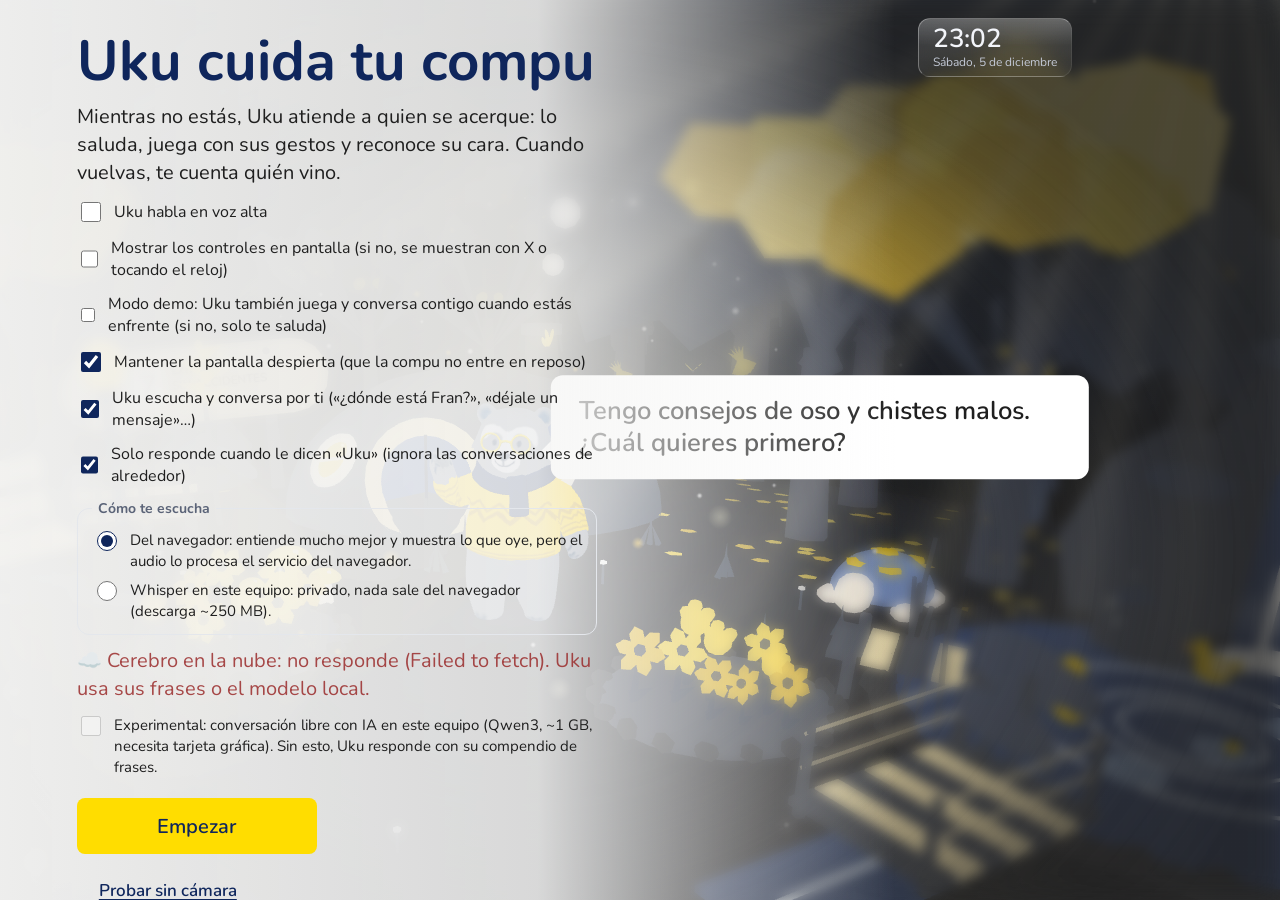
==== index.html @ 1638800e "Uku, el asistente de Fran, traído de franciscombp/fin sin nada del banco Se copia solo el asistente " ====
<!doctype html>
<html lang="es" data-theme="light">
<head>
  <meta charset="utf-8">
  <meta name="viewport" content="width=device-width, initial-scale=1">
  <title>Uku · asistente de Fran</title>
  <meta name="build" content="__BUILD__">
  <meta name="description" content="Uku es el asistente de Fran. Cuando Fran deja su computadora, Uku atiende por la webcam a quien se acerque, lo reconoce y luego le cuenta a Fran quién vino.">
  <link rel="icon" type="image/svg+xml" href="./icono.svg">
  <link rel="preconnect" href="https://fonts.googleapis.com">
  <link rel="preconnect" href="https://fonts.gstatic.com" crossorigin>
  <link rel="stylesheet" href="https://fonts.googleapis.com/css2?family=Nunito:wght@400;500;600;700&display=swap">
  <link rel="stylesheet" href="./mimo.css?v=__BUILD__">
</head>
<body class="solo-uku">
  <!-- La escena 3D (Uku y su claro) y, encima, los efectos de las reacciones -->
  <div id="escena" class="mimo-escena" aria-hidden="true"></div>
  <!-- Bordes que se funden con el cielo, como un sueño -->
  <div class="mimo-brillo" aria-hidden="true"></div>
  <div class="mimo-rayos" aria-hidden="true"></div>
  <div class="mimo-sueno" aria-hidden="true"></div>
  <canvas id="efectos" class="mimo-efectos" aria-hidden="true"></canvas>

  <!-- Lo que dice Uku -->
  <div id="globo" class="mimo-globo" role="status" aria-live="polite"><p id="globo-t"></p><span class="mimo-globo__puntos" aria-label="Uku está pensando"><i></i><i></i><i></i></span></div>
  <!-- Lo que Uku escuchó (para saber que te entendió) -->
  <p id="oido" class="mimo-oido" aria-live="polite"></p>

  <!-- Arriba: marca, estado y accesos para quien opera -->
  <header class="mimo-top">
    <p id="estado" class="mimo-estado">Despertando a Uku…</p>
    <span id="mic" class="mimo-mic" hidden title="Uku te escucha">🎙️ Te escucho</span>
    <span id="despierto" class="mimo-mic mimo-despierto" hidden>☀️ Pantalla despierta</span>
    <button type="button" id="modo" class="mp-btn mimo-modo" aria-pressed="false">🛡️ Modo guardián</button>
    <div class="mimo-reloj" id="reloj" role="button" tabindex="0" aria-label="Hora y clima. Mostrar u ocultar los controles" title="Mostrar u ocultar los controles (X)">
      <b id="reloj-h" class="mr-hora">--:--</b>
      <span id="reloj-f" class="mr-fecha"></span>
      <span id="reloj-c" class="mr-clima" hidden></span>
    </div>
    <div class="mimo-acciones">
      <button type="button" id="btn-visitas" class="mp-btn mimo-visitas" aria-label="Quién vino" title="Quién vino (P)">👤 <span>Quién vino</span> <b class="mimo-visitas__n"></b></button>
      <button type="button" id="btn-ayuda" class="mp-btn mp-btn--icono" aria-label="Ayuda y atajos" title="Ayuda (H)">?</button>
    </div>
  </header>

  <!-- A la izquierda: cómo va la descarga de la IA -->
  <aside class="mimo-lateral">
    <section id="descargas" class="mimo-tarjeta mimo-descargas" hidden aria-labelledby="descargas-t">
      <header class="mimo-tarjeta__head"><h2 id="descargas-t">La IA de Uku</h2><button type="button" class="mp-btn mp-btn--icono" data-cerrar aria-label="Ocultar" title="Ocultar (A)">✕</button></header>
      <ul class="md-lista" aria-live="polite"></ul>
      <p class="mimo-tarjeta__nota">Se descarga una vez y queda en la caché del navegador. Todo corre en este equipo.</p>
    </section>
  </aside>

  <!-- Tu imagen en espejo (para que sepas que Uku te ve) -->
  <div id="camara" class="mimo-camara">
    <video id="video" playsinline muted></video>
    <canvas id="marcas"></canvas>
  </div>

  <!-- Qué puedes hacer: se resalta el gesto que Uku acaba de ver -->
  <ul id="pistas" class="mimo-pistas" aria-label="Gestos">
    <li data-g="saludo chao">👋 <span>Saluda</span></li>
    <li data-g="like">👍 <span>Me gusta</span></li>
    <li data-g="ok">👌 <span>OK</span></li>
    <li data-g="globos">✌️ <span>Globos</span></li>
    <li data-g="corazon">🫶 <span>Corazón</span></li>
    <li data-g="tip">☝️ <span>Un consejo</span></li>
    <li data-g="jardin">✊ <span>Jardín</span></li>
    <li data-g="sol">🙌 <span>Sale el sol</span></li>
    <li data-g="fiesta">🤟 <span>Fiesta</span></li>
    <li data-g="fuegos">👍👍 <span>Fuegos</span></li>
    <li data-g="lluvia">👎👎 <span>Lluvia</span></li>
  </ul>

  <!-- Inicio: hace falta un toque para la cámara, la pantalla completa y la voz -->
  <section id="inicio" class="mimo-inicio" aria-labelledby="inicio-t">
    <div class="mimo-inicio__card">
      <h1 id="inicio-t">Uku cuida tu compu</h1>
      <p>Mientras no estás, Uku atiende a quien se acerque: lo saluda, juega con sus gestos y reconoce su cara. Cuando vuelvas, te cuenta quién vino.</p>
      <label class="mp-check"><input type="checkbox" id="opt-voz"> Uku habla en voz alta</label>
      <label class="mp-check" title="Por defecto quedan solo Uku, su globo, el reloj y el clima"><input type="checkbox" id="opt-hud"> Mostrar los controles en pantalla (si no, se muestran con X o tocando el reloj)</label>
      <label class="mp-check" title="Con el modo demo apagado (guardián), cuando estás frente a Uku solo te saluda y sigue en lo suyo"><input type="checkbox" id="opt-demo"> Modo demo: Uku también juega y conversa contigo cuando estás enfrente (si no, solo te saluda)</label>
      <label class="mp-check" title="Evita que la computadora apague la pantalla o entre en reposo mientras Uku cuida"><input type="checkbox" id="opt-despierto" checked> Mantener la pantalla despierta (que la compu no entre en reposo)</label>
      <label class="mp-check"><input type="checkbox" id="opt-mic" checked> Uku escucha y conversa por ti («¿dónde está Fran?», «déjale un mensaje»…)</label>
      <label class="mp-check" title="Para oficinas con ruido: ignora lo que no empiece por «Uku». Después de responderte, te sigue escuchando 25 s sin que repitas su nombre"><input type="checkbox" id="opt-llamada" checked> Solo responde cuando le dicen «Uku» (ignora las conversaciones de alrededor)</label>
      <fieldset class="mimo-inicio__oido" id="opt-oido">
        <legend>Cómo te escucha</legend>
        <label class="mp-check" id="opt-navegador-l"><input type="radio" name="oido" value="navegador" checked> Del navegador: entiende mucho mejor y muestra lo que oye, pero el audio lo procesa el servicio del navegador.</label>
        <label class="mp-check"><input type="radio" name="oido" value="whisper"> Whisper en este equipo: privado, nada sale del navegador (descarga ~250 MB).</label>
      </fieldset>
      <p class="mp-check mimo-inicio__nube" id="nube-estado">☁️ Cerebro en la nube: comprobando…</p>
      <label class="mp-check" id="opt-mente-l"><input type="checkbox" id="opt-mente"> Experimental: conversación libre con IA en este equipo (Qwen3, ~1 GB, necesita tarjeta gráfica). Sin esto, Uku responde con su compendio de frases.</label>
      <button type="button" id="empezar" class="mp-btn mp-btn--primario">Empezar</button>
      <button type="button" id="sin-camara" class="mp-btn mp-btn--terciario">Probar sin cámara</button>
      <p class="mimo-inicio__nota">La cámara se usa solo en esta pantalla: no se graba video ni se envía nada. De cada persona que se acerca, Uku guarda en este equipo una foto pequeña de la cara y una huella numérica para reconocerla. Se borran desde «Quién vino».</p>
    </div>
  </section>

  <!-- Personas que Uku reconoce -->
  <section id="personas" class="mimo-panel mimo-panel--grande" hidden aria-labelledby="personas-t">
    <header class="mimo-panel__head"><h2 id="personas-t">Quién vino</h2><button type="button" class="mp-btn mp-btn--icono" data-cerrar aria-label="Cerrar">✕</button></header>
    <div class="mp-tabs" role="tablist">
      <button type="button" role="tab" data-tab="visitas">Visitas <b class="mp-n"></b></button>
      <button type="button" role="tab" data-tab="mensajes">Mensajes <b class="mp-n"></b></button>
      <button type="button" role="tab" data-tab="personas">Personas</button>
      <button type="button" role="tab" data-tab="estado">Estado</button>
    </div>
    <div class="mp-cuerpo"></div>
    <p class="mp-nota">Las fotos y las huellas de las caras se guardan solo en este equipo. Nada sale del navegador.</p>
  </section>

  <!-- Ayuda y atajos -->
  <section id="ayuda" class="mimo-panel mimo-panel--ayuda" hidden aria-labelledby="ayuda-t">
    <header class="mimo-panel__head"><h2 id="ayuda-t">Cómo se juega</h2><button type="button" class="mp-btn mp-btn--icono" data-cerrar aria-label="Cerrar">✕</button></header>
    <div class="mp-cols">
      <div>
        <h3>Modo guardián y modo demo</h3>
        <p>En <b>guardián</b> (por defecto) Uku atiende a los demás. Cuando quien está enfrente eres tú (Fran), solo te saluda, te cuenta quién vino y sigue en lo suyo: no reacciona a tus gestos ni te contesta. En <b>demo</b> (botón de arriba o <kbd>N</kbd>) Uku juega y conversa con todos, también contigo.</p>
        <h3>Uku atiende por ti</h3>
        <p>Cuando alguien se acerca, Uku lo reconoce: si lo conoce lo saluda por su nombre; si no, lo anota como visitante. Al volver, Uku te cuenta quién vino y en <kbd>P</kbd> les pones nombre (o los juntas con alguien que ya conoce). Marca «Soy yo» en tu tarjeta para que Uku sepa que eres el dueño.</p>
        <h3>Habla con Uku</h3>
        <p>Uku te escucha (con el reconocimiento del navegador o con Whisper en este equipo) y conversa de lo que sea con un modelo de lenguaje que corre aquí mismo. Sabe lo que eliges en <kbd>P</kbd> › Estado antes de irte («¿dónde está Fran?», «¿cuándo vuelve?») y guarda los mensajes: «déjale un mensaje» o «dile que…».</p>
        <h3>Tareas por voz</h3>
        <p>Empieza con «Uku…»: «Uku, recuérdame en 10 minutos tomar agua», «Uku, pon un post-it que diga comprar pan», «Uku, qué recordatorios tengo», «Uku, borra los post-its».</p>
        <h3>Más gestos</h3>
        <ul>
          <li>🖕 El dedo del medio: Uku responde con humor (¡no tiene dedos!).</li>
          <li>🤘 Rock · 🤙 Shaka (playa) · 🤏 Un poquito · 3 o 4 dedos quietos.</li>
          <li>✋ Palma quieta: choca esos cinco · 👏 Aplaude · 🙏 Manos juntas.</li>
          <li>😝 Saca la lengua · 😘 Beso · 😉 Guiño · 🥱 Bostezo · 😮 Sorpresa · 😊 Sonríe un buen rato.</li>
          <li>Mueve la cabeza: sí (arriba y abajo) o no (de lado a lado).</li>
          <li>🙏 Manos juntas: Uku suma un día al cartel de «días sin accidentes» (tecla <kbd>B</kbd>).</li>
          <li>❌ Cruza los brazos: hubo un accidente, el cartel vuelve a cero (tecla <kbd>0</kbd>). También con la voz: «un día más», «hubo un accidente», «pon el cartel en 15».</li>
          <li>Levanta una mano, como en clase.</li>
          <li>Di «jugamos» (o tecla <kbd>G</kbd>) y juegas piedra, papel o tijera con la mano.</li>
        </ul>
        <h3>Con el cuerpo</h3>
        <ul>
          <li>👋 Saluda moviendo la mano abierta.</li>
          <li>👍 Me gusta · 👍👍 fuegos artificiales y noche.</li>
          <li>👎 No me gusta · 👎👎 lluvia.</li>
          <li>✌️ Globos · ✌️✌️ confeti · 🤟 fiesta.</li>
          <li>👌 OK · 🫶 corazón con las dos manos.</li>
          <li>☝️ Un consejo de oso · ✊ crece un jardín.</li>
          <li>🙌 Los dos brazos arriba: sale el sol.</li>
        </ul>
        <h3>Palabras de juego</h3>
        <p>"fiesta", "lluvia", "noche", "jardín", "globos", "un consejo".</p>
      </div>
      <div>
        <h3>Teclado (para quien opera)</h3>
        <ul class="mp-teclas">
          <li><kbd>F</kbd> pantalla completa · <kbd>P</kbd> quién vino · <kbd>D</kbd> depurar · <kbd>C</kbd> cámara</li>
          <li><kbd>X</kbd> mostrar u ocultar los controles (por defecto ocultos: quedan el globo de Uku, el reloj y el clima; también tocando el reloj) · <kbd>M</kbd> voz · <kbd>V</kbd> oído (micrófono) · <kbd>A</kbd> descargas de la IA · <kbd>G</kbd> jugar · <kbd>Z</kbd> travesura al azar · <kbd>S</kbd> pantalla despierta · <kbd>N</kbd> modo guardián / demo · <kbd>H</kbd> esta ayuda</li>
          <li><kbd>←</kbd> <kbd>↑</kbd> <kbd>→</kbd> <kbd>↓</kbd> manejar a Uku por su claro (al soltar, sigue paseando)</li>
          <li><kbd>1</kbd>–<kbd>6</kbd> día, atardecer, noche, lluvia, fiesta, jardín</li>
          <li><kbd>Q</kbd> 👍 · <kbd>W</kbd> ✌️ · <kbd>E</kbd> 🫶 · <kbd>R</kbd> 👌 · <kbd>Y</kbd> 👋 · <kbd>U</kbd> 🙌</li>
          <li><kbd>I</kbd> ✊ · <kbd>O</kbd> 🤟 · <kbd>J</kbd> fuegos · <kbd>K</kbd> lluvia · <kbd>L</kbd> confeti · <kbd>T</kbd> consejo</li>
        </ul>
      </div>
    </div>
  </section>

  <script src="./assets/clima.js?v=__BUILD__"></script>
  <script type="module" src="./mimo.js?v=__BUILD__"></script>
</body>
</html>
---- mimo.css ----
/* Uku: pantalla completa de escritorio. Tamaños grandes porque se lee a
   1–3 m de la pantalla. Radios: botones 8, contenedores 12, paneles 16.
   Sin sombras. */
*, *::before, *::after { box-sizing: border-box; }
:root {
  --fuente: 'Nunito', -apple-system, 'Segoe UI', Roboto, sans-serif;
  --radio-sm: 8px; --radio-md: 12px; --radio-lg: 16px;
  --texto: #1f1f1f; --texto-2: #5b6478; --texto-fuerte: #0f265c;
  --acento: #ffdd00; --acento-hover: #f5d400; --foco: #2c4f9e;
  --superficie: #f2f3f5; --error-fondo: #fdecec; --error-texto: #b3261e;
}
html, body { margin: 0; height: 100%; overflow: hidden; background: #f6f6f5; }
body {
  font-family: var(--fuente);
  color: var(--texto);
  -webkit-font-smoothing: antialiased;
}
body.sin-cursor, body.sin-cursor * { cursor: none !important; }

.mimo-escena, .mimo-efectos { position: fixed; inset: 0; width: 100%; height: 100%; }
.mimo-escena canvas { position: relative; z-index: 1; display: block; width: 100%; height: 100%; }
/* El cielo va detrás del lienzo de bosque3d (transparente); cambia de color suave entre entornos */
@property --cielo0 { syntax: '<color>'; inherits: true; initial-value: #c9d3e6; }
@property --cielo1 { syntax: '<color>'; inherits: true; initial-value: #f6f6f5; }
body { transition: --cielo0 1.5s ease, --cielo1 1.5s ease; }
.mimo-escena { background: linear-gradient(180deg, var(--cielo0) 0%, var(--cielo1) 62%); }
.mimo-estrellas, .mimo-luces { position: absolute; inset: 0; pointer-events: none; opacity: 0; transition: opacity 1.5s ease; }
.mimo-estrellas.is-on, .mimo-luces.is-on { opacity: 1; }
.mimo-estrellas {
  background-image:
    radial-gradient(1.6px 1.6px at 12% 18%, #fff 50%, transparent 52%), radial-gradient(1.4px 1.4px at 27% 9%, #ffe680 50%, transparent 52%),
    radial-gradient(1.8px 1.8px at 41% 22%, #fff 50%, transparent 52%), radial-gradient(1.2px 1.2px at 58% 12%, #fff 50%, transparent 52%),
    radial-gradient(1.6px 1.6px at 69% 27%, #ffe680 50%, transparent 52%), radial-gradient(1.4px 1.4px at 83% 15%, #fff 50%, transparent 52%),
    radial-gradient(1.2px 1.2px at 92% 31%, #fff 50%, transparent 52%), radial-gradient(1.4px 1.4px at 6% 34%, #fff 50%, transparent 52%),
    radial-gradient(1.2px 1.2px at 35% 33%, #fff 50%, transparent 52%), radial-gradient(1.6px 1.6px at 50% 5%, #ffe680 50%, transparent 52%);
  animation: titilar 4s ease-in-out infinite alternate;
}
@keyframes titilar { to { filter: brightness(.6); } }
/* Fiesta: manchas de luz amarilla que se mueven sobre el mundo */
.mimo-luces { z-index: 2; mix-blend-mode: screen;
  background: radial-gradient(28vmax 22vmax at 20% 70%, rgb(255 221 0 / .22), transparent 70%), radial-gradient(24vmax 18vmax at 78% 60%, rgb(255 230 128 / .2), transparent 70%);
  background-size: 200% 200%; animation: luces 6s ease-in-out infinite alternate; }
@keyframes luces { from { background-position: 0% 0%; } to { background-position: 100% 60%; } }
/* De noche la página pasa a tema oscuro (bosque3d lo usa para su paleta): la interfaz conserva sus colores claros */
.mimo-globo, .mimo-top, .mimo-pistas, .mimo-panel, .mimo-inicio { color: var(--texto); }
.mimo-efectos { pointer-events: none; z-index: 5; } /* encima de todo menos los paneles: las reacciones se ven sobre el globo y la barra */

/* ---------- Globo de Uku ---------- */
.mimo-globo {
  position: fixed; left: 0; top: 0; z-index: 3; max-width: min(560px, 42vw);
  padding: 20px 28px; border-radius: var(--radio-md);
  background: #ffffff; color: var(--texto);
  opacity: 0; pointer-events: none; transition: opacity .25s ease;
}
.mimo-globo::after { /* colita hacia Uku (abajo a la izquierda) */
  content: ''; position: absolute; left: -10px; bottom: 18px;
  border: 10px solid transparent; border-right-color: #ffffff; border-left: 0;
}
.mimo-globo p { margin: 0; font-size: clamp(22px, 2vw, 34px); line-height: 1.25; font-weight: 600; }
.mimo-globo.is-visible { opacity: 1; animation: globo .35s cubic-bezier(.32, .72, 0, 1); }
@keyframes globo { from { opacity: 0; scale: .92; } }

/* ---------- Barra superior ---------- */
.mimo-top {
  position: fixed; top: 0; left: 0; right: 0; z-index: 4;
  display: flex; align-items: center; gap: 16px; padding: 20px 28px;
}
.mimo-estado {
  margin: 0; padding: 6px 14px; border-radius: var(--radio-sm);
  background: rgb(255 255 255 / .8); font-size: 16px; font-weight: 600;
}
.mimo-estado[data-tipo="ok"]::before { content: ''; display: inline-block; width: 10px; height: 10px; margin-right: 8px; border-radius: 50%; background: #2e9d4a; vertical-align: middle; }
.mimo-estado[data-tipo="error"] { background: var(--error-fondo); color: var(--error-texto); }
.mimo-mic { padding: 6px 12px; border-radius: var(--radio-sm); background: rgb(255 255 255 / .8); font-size: 15px; font-weight: 600; }
.mimo-mic[hidden] { display: none; }
.mimo-acciones { margin-left: auto; display: flex; gap: 8px; opacity: .55; transition: opacity .2s; }
.mimo-acciones:hover { opacity: 1; }

/* ---------- Cámara en espejo ---------- */
.mimo-camara {
  position: fixed; right: 28px; bottom: 112px; z-index: 4; width: 240px; aspect-ratio: 16 / 9;
  border-radius: var(--radio-md); overflow: hidden; background: #1b2a4e;
  opacity: 0; transition: opacity .3s;
}
body.con-camara .mimo-camara { opacity: .92; }
body.sin-pip .mimo-camara { opacity: 0; }
body.debug .mimo-camara { width: 420px; opacity: 1; }
.mimo-camara video, .mimo-camara canvas { position: absolute; inset: 0; width: 100%; height: 100%; object-fit: cover; }
.mimo-camara video { transform: scaleX(-1); }

/* ---------- Pistas de gestos ---------- */
.mimo-pistas {
  position: fixed; left: 50%; bottom: 24px; transform: translateX(-50%); z-index: 4;
  display: flex; flex-wrap: wrap; justify-content: center; gap: 8px; width: max-content; max-width: calc(100vw - 48px);
  margin: 0; padding: 0; list-style: none;
}
.mimo-pistas li {
  display: flex; align-items: center; gap: 6px; padding: 8px 14px; border-radius: var(--radio-sm);
  background: rgb(255 255 255 / .82); font-size: 22px; line-height: 1;
  transition: background-color .3s, transform .3s cubic-bezier(.32, .72, 0, 1);
}
.mimo-pistas li span { font-size: 15px; font-weight: 600; }
.mimo-pistas li.is-on { animation: pista 1.6s cubic-bezier(.32, .72, 0, 1); }
@keyframes pista { 0%, 60% { background: #ffdd00; transform: translateY(-6px) scale(1.08); } }
body:not(.hay-alguien) .mimo-pistas { opacity: .75; }

/* ---------- Botones ---------- */
.mp-btn {
  display: inline-flex; align-items: center; justify-content: center; gap: 8px; min-height: 48px; padding: 0 22px;
  border: 0; border-radius: var(--radio-sm); font: inherit; font-size: 17px; font-weight: 600; cursor: pointer;
}
.mp-btn--primario { background: var(--acento); color: var(--texto-fuerte); }
.mp-btn--primario:hover { background: var(--acento-hover); }
.mp-btn--primario:disabled { opacity: .55; cursor: default; }
.mp-btn--terciario { background: transparent; color: var(--texto-fuerte); text-decoration: underline; text-underline-offset: 3px; }
.mp-btn--icono { width: 44px; min-height: 44px; padding: 0; background: rgb(255 255 255 / .85); font-size: 20px; }
.mp-btn:focus-visible { outline: 3px solid var(--foco); outline-offset: 2px; }

/* ---------- Inicio ---------- */
.mimo-inicio {
  position: fixed; inset: 0; z-index: 10; display: flex; padding: 0 6vw; overflow-y: auto;
  background: linear-gradient(90deg, rgb(246 246 245 / .96) 0%, rgb(246 246 245 / .86) 42%, rgb(246 246 245 / 0) 70%);
  transition: opacity .5s ease;
}
.mimo-inicio.is-oculto { opacity: 0; pointer-events: none; }
.mimo-inicio__card { display: flex; flex-direction: column; align-items: flex-start; gap: 12px; max-width: 520px; margin: auto 0; padding: 28px 0; } /* margin auto: centrada si cabe, con scroll si no */
.mimo-inicio h1 { margin: 4px 0 0; font-size: clamp(40px, 4.4vw, 64px); line-height: 1.05; font-weight: 700; color: var(--texto-fuerte); }
.mimo-inicio p { margin: 0; font-size: 20px; line-height: 1.4; }
.mimo-inicio .mp-btn--primario { min-width: 240px; min-height: 56px; font-size: 20px; margin-top: 8px; }
.mimo-inicio__nota { font-size: 14px !important; line-height: 1.45 !important; color: var(--texto-2); }
.mp-check { display: flex; align-items: center; gap: 10px; font-size: 16px; cursor: pointer; }
.mp-check input { width: 20px; height: 20px; accent-color: #0f265c; }
body:not(.lista) .mimo-inicio .mp-btn--primario { opacity: .6; }

/* ---------- Paneles (personas, ayuda) ---------- */
.mimo-panel {
  position: fixed; top: 84px; right: 28px; z-index: 6; width: min(440px, calc(100vw - 56px)); max-height: calc(100vh - 120px); overflow: auto;
  display: flex; flex-direction: column; gap: 14px; padding: 24px; border-radius: var(--radio-lg); background: #ffffff;
}
.mimo-panel[hidden] { display: none; }
.mimo-panel--ayuda { left: 50%; right: auto; transform: translateX(-50%); width: min(980px, calc(100vw - 56px)); }
.mimo-panel__head { display: flex; align-items: center; justify-content: space-between; }
.mimo-panel h2 { margin: 0; font-size: 26px; }
.mimo-panel h3 { margin: 12px 0 6px; font-size: 18px; }
.mimo-panel p, .mimo-panel li { margin: 0; font-size: 16px; line-height: 1.5; }
.mimo-panel ul { margin: 0; padding-left: 20px; display: flex; flex-direction: column; gap: 4px; }
.mimo-panel .mp-btn--icono { background: var(--superficie); }
.mp-cols { display: grid; grid-template-columns: 1fr 1fr; gap: 32px; }
.mp-teclas { list-style: none; padding: 0 !important; }
kbd { display: inline-block; min-width: 26px; padding: 2px 6px; border-radius: 6px; background: #eef0f4; font: 600 14px/20px ui-monospace, monospace; text-align: center; }
.mp-form { display: flex; gap: 8px; }
.mp-form input { flex: 1; min-height: 48px; padding: 0 14px; border: 1px solid #c8ced8; border-radius: var(--radio-sm); font: inherit; font-size: 17px; }
.mp-msj { min-height: 24px; font-weight: 600; }
.mp-lista { display: flex; flex-direction: column; gap: 6px; }
.mp-fila { display: flex; align-items: center; justify-content: space-between; padding: 6px 6px 6px 14px; border-radius: var(--radio-md); background: var(--superficie); font-size: 17px; font-weight: 600; }
.mp-vacio, .mp-nota { color: var(--texto-2); font-size: 14px !important; }

@media (prefers-reduced-motion: reduce) { .mimo-globo.is-visible, .mimo-pistas li.is-on { animation: none; } }

/* Entornos oscuros: logo blanco y textos claros sobre el cielo */

/* Sueño: los bordes se desenfocan y se funden con el color del cielo (--sueno lo pone la escena) */
.mimo-sueno {
  position: fixed; inset: 0; z-index: 1; pointer-events: none;
  /* El foco es Uku (--ux, --uy los pone mimo.js cada cuadro): alrededor, el mundo se desenfoca y se funde con el cielo */
  background: radial-gradient(ellipse 52vw 58vh at var(--ux, 40%) var(--uy, 56%), transparent 40%, color-mix(in srgb, var(--sueno, #f6f6f5) 55%, transparent) 100%);
  -webkit-backdrop-filter: blur(6px); backdrop-filter: blur(6px);
  -webkit-mask-image: radial-gradient(ellipse 40vw 46vh at var(--ux, 40%) var(--uy, 56%), transparent 30%, #000 92%);
  mask-image: radial-gradient(ellipse 40vw 46vh at var(--ux, 40%) var(--uy, 56%), transparent 30%, #000 92%);
  transition: background .8s ease;
}
/* Una segunda capa, más borrosa, solo en el borde: la profundidad de campo de una lente abierta */
.mimo-sueno::after {
  content: ''; position: absolute; inset: 0;
  -webkit-backdrop-filter: blur(14px); backdrop-filter: blur(14px);
  -webkit-mask-image: radial-gradient(ellipse 62vw 68vh at var(--ux, 40%) var(--uy, 56%), transparent 55%, #000 100%);
  mask-image: radial-gradient(ellipse 62vw 68vh at var(--ux, 40%) var(--uy, 56%), transparent 55%, #000 100%);
}
/* Brillo cálido: luz que entra por arriba a la derecha y un velo suave que lo pasteliza todo */
.mimo-brillo {
  position: fixed; inset: 0; z-index: 1; pointer-events: none; mix-blend-mode: soft-light;
  background: radial-gradient(60vmax 50vmax at 92% -8%, rgb(255 226 140 / .8), transparent 70%), radial-gradient(50vmax 40vmax at 8% 105%, rgb(255 200 170 / .4), transparent 70%);
}
/* Rayos de luz entre los árboles: abanico que se mece muy despacio */
.mimo-rayos {
  position: fixed; inset: -10%; z-index: 1; pointer-events: none; mix-blend-mode: screen; opacity: .4; filter: blur(5px);
  background: repeating-conic-gradient(from 188deg at 88% -6%, transparent 0deg, rgb(255 240 190 / .3) 2.4deg, transparent 6deg, transparent 11deg);
  -webkit-mask-image: linear-gradient(200deg, #000 0%, transparent 72%); mask-image: linear-gradient(200deg, #000 0%, transparent 72%);
  animation: rayos 18s ease-in-out infinite alternate;
}
@keyframes rayos { from { transform: rotate(-1.6deg) scale(1.02); opacity: .28; } to { transform: rotate(1.8deg) scale(1.05); opacity: .46; } }
html[data-theme="dark"] .mimo-brillo { background: radial-gradient(60vmax 50vmax at 92% -8%, rgb(255 224 140 / .35), transparent 70%), rgb(40 50 90 / .18); }
html[data-theme="dark"] .mimo-rayos { opacity: .22; }
@media (prefers-reduced-motion: reduce) { .mimo-rayos { animation: none; } }
body.solo-uku .mimo-brillo, body.solo-uku .mimo-rayos { opacity: 1; }


/* X: solo Uku. Se esconde toda la interfaz; quedan la escena, las reacciones y el globo de Uku */
/* HUD oculto (por defecto): se van la barra, las pistas y la cámara; quedan el globo de Uku, el reloj y el clima.
   Los paneles (Quién vino, ayuda) siguen apareciendo cuando se abren, y el estado aparece si hay un error. */
body.solo-uku .mimo-top > :not(.mimo-reloj), body.solo-uku .mimo-pistas, body.solo-uku .mimo-camara { opacity: 0 !important; pointer-events: none !important; }
body.solo-uku .mimo-top > .mimo-estado[data-tipo="error"] { opacity: 1 !important; }
.mimo-top, .mimo-pistas { transition: opacity .4s ease; }

/* ---------- Quién vino ---------- */
.mimo-visitas { min-height: 44px; padding: 0 14px; background: rgb(255 255 255 / .85); font-size: 15px; }
.mimo-visitas__n:empty { display: none; }
.mimo-visitas__n { min-width: 22px; height: 22px; padding: 0 6px; border-radius: 11px; background: #ffdd00; color: #0f265c; font-size: 13px; line-height: 22px; text-align: center; }
.mimo-visitas.is-nuevo { opacity: 1; }
.mimo-acciones:has(.is-nuevo) { opacity: 1; }
.mimo-panel--grande { left: 50%; right: auto; transform: translateX(-50%); width: min(880px, calc(100vw - 56px)); }
.mp-tabs { display: flex; gap: 8px; }
.mp-tabs button { min-height: 40px; padding: 0 16px; border: 0; border-radius: var(--radio-sm); background: #f2f3f5; font: inherit; font-size: 16px; font-weight: 600; color: #1f1f1f; cursor: pointer; }
.mp-tabs button[aria-selected="true"] { background: #0f265c; color: #ffffff; }
.mp-n:empty { display: none; }
.mp-n { margin-left: 4px; padding: 0 7px; border-radius: 10px; background: #ffdd00; color: #0f265c; font-size: 13px; }
.mp-cuerpo { display: flex; flex-direction: column; gap: 8px; }
.mp-foto { flex: 0 0 auto; width: 64px; height: 64px; border-radius: var(--radio-md); object-fit: cover; background: #e4e7ec; }
.mp-foto--vacia { display: grid; place-items: center; font-size: 24px; font-weight: 700; color: #8b93a5; }
.mp-visita { display: flex; flex-wrap: wrap; align-items: center; gap: 12px 14px; padding: 10px; border-radius: var(--radio-md); background: #f6f7f9; }
.mp-visita.is-nueva { background: #fff8d6; }
.mp-visita__txt { flex: 1; min-width: 160px; display: flex; flex-direction: column; gap: 2px; }
.mp-visita__txt b { font-size: 17px; }
.mp-visita__txt small, .mp-persona small { font-size: 14px; color: #5b6478; }
.mp-chip { padding: 2px 10px; border-radius: var(--radio-sm); background: #ffdd00; color: #0f265c; font-size: 13px; font-weight: 700; }
.mp-nombrar { display: flex; flex-wrap: wrap; gap: 6px; width: 100%; padding-left: 78px; }
.mp-nombrar input, .mp-nombrar select { min-height: 40px; padding: 0 12px; border: 1px solid #c8ced8; border-radius: var(--radio-sm); font: inherit; font-size: 16px; background: #fff; }
.mp-nombrar input { flex: 1; min-width: 140px; }
.mp-btn--secundario { min-height: 40px; padding: 0 16px; background: #e8ebf1; color: #0f265c; font-size: 16px; }
.mp-btn--mini { min-height: 32px; padding: 0 10px; background: #e8ebf1; color: #0f265c; font-size: 14px; }
.mp-btn--peligro { color: #b3261e; }
.mp-personas { display: grid; grid-template-columns: repeat(auto-fill, minmax(190px, 1fr)); gap: 10px; }
.mp-persona { display: flex; flex-direction: column; align-items: flex-start; gap: 6px; padding: 12px; border-radius: var(--radio-md); background: #f6f7f9; }
.mp-persona.is-dueno { background: #fff8d6; }
.mp-persona b { font-size: 17px; }
.mp-persona .mp-nombrar { padding-left: 0; }
.mp-persona__acciones { display: flex; flex-wrap: wrap; gap: 6px; }
.mp-presentar { display: flex; flex-direction: column; gap: 8px; padding-bottom: 8px; border-bottom: 1px solid #e4e7ec; }
.mp-sub { margin: 0; font-size: 15px; color: #5b6478; }
.mp-pie { display: flex; justify-content: flex-end; }

/* ---------- Oído ---------- */
.mimo-oido {
  position: fixed; left: 50%; bottom: 84px; z-index: 4; max-width: min(720px, 80vw); margin: 0;
  transform: translateX(-50%); padding: 8px 16px; border-radius: var(--radio-sm);
  background: rgb(15 38 92 / .78); color: #fff; font-size: 18px; font-style: italic; text-align: center;
  opacity: 0; transition: opacity .3s ease; pointer-events: none;
}
.mimo-oido.is-visible { opacity: 1; }
.mimo-mic { position: relative; overflow: hidden; }
.mimo-mic::after { /* nivel del micrófono */
  content: ''; position: absolute; left: 0; bottom: 0; height: 3px; width: calc(var(--nivel, 0) * 100%);
  background: #ffdd00; transition: width .1s linear;
}
body.solo-uku .mimo-oido { opacity: 0 !important; }

/* ---------- Panel: estado y mensajes ---------- */
.mp-estados { display: flex; flex-wrap: wrap; gap: 8px; }
.mp-estado { min-height: 44px; padding: 0 16px; border: 1px solid #c8ced8; border-radius: var(--radio-sm); background: #fff; font: inherit; font-size: 16px; color: #1f1f1f; cursor: pointer; }
.mp-estado[aria-checked="true"] { border-color: #0f265c; background: #0f265c; color: #fff; }
.mp-campo { display: flex; flex-direction: column; gap: 4px; font-size: 14px; font-weight: 600; color: #5b6478; }
.mp-campo[hidden] { display: none; }
.mp-campo input { min-height: 44px; padding: 0 12px; border: 1px solid #c8ced8; border-radius: var(--radio-sm); font: inherit; font-size: 16px; color: #1f1f1f; }
.mp-previa { margin: 4px 0 0; padding: 12px 14px; border-radius: var(--radio-md); background: #fff8d6; font-size: 16px; }
.mp-mensaje b { font-weight: 600; font-style: italic; }

/* ---------- Columna izquierda: descargas ---------- */
.mimo-lateral { position: fixed; top: 84px; left: 28px; z-index: 5; width: min(380px, calc(100vw - 56px)); max-height: calc(100vh - 84px - 96px); overflow: auto; scrollbar-width: none; display: flex; flex-direction: column; gap: 12px; pointer-events: none; }
.mimo-tarjeta { pointer-events: auto; display: flex; flex-direction: column; gap: 10px; padding: 16px 18px; border-radius: var(--radio-md); background: rgb(255 255 255 / .94); color: #1f1f1f; }
.mimo-tarjeta[hidden] { display: none; }
.mimo-tarjeta__head { display: flex; align-items: center; justify-content: space-between; gap: 8px; }
.mimo-tarjeta h2 { margin: 0; font-size: 18px; color: #0f265c; }
.mimo-tarjeta .mp-btn--icono { width: 32px; min-height: 32px; font-size: 15px; background: #f2f3f5; }
.mimo-tarjeta__nota { margin: 0; font-size: 13px; line-height: 1.4; color: #5b6478; }
.md-lista { margin: 0; padding: 0; list-style: none; display: flex; flex-direction: column; gap: 10px; }
.md-item { display: flex; flex-direction: column; gap: 4px; }
.md-fila { display: flex; justify-content: space-between; gap: 8px; font-size: 15px; }
.md-fila span { font-variant-numeric: tabular-nums; color: #5b6478; }
.md-item.is-listo .md-fila span { color: #2e7d3e; font-weight: 600; }
.md-item.is-error .md-fila span { color: #b3261e; font-weight: 600; }
.md-item small { font-size: 13px; color: #5b6478; }
.md-barra { position: relative; height: 6px; border-radius: 3px; background: #e4e7ec; overflow: hidden; }
.md-barra i { position: absolute; inset: 0 auto 0 0; background: #ffdd00; border-radius: 3px; transition: width .2s linear; }
.md-item.is-listo .md-barra i { background: #2e9d4a; }
.md-item.is-error .md-barra i { width: 100% !important; background: #e8a39e; }
.md-barra.is-indefinida i { width: 35% !important; animation: indefinida 1.2s ease-in-out infinite; }
@keyframes indefinida { from { transform: translateX(-100%); } to { transform: translateX(290%); } }

/* ---------- Inicio: cómo escucha y conversa ---------- */
.mimo-inicio__oido { display: flex; flex-direction: column; gap: 8px; margin: 0; padding: 12px 14px; border: 1px solid #e4e7ec; border-radius: var(--radio-md); }
.mimo-inicio__oido legend { padding: 0 6px; font-size: 14px; font-weight: 700; color: #5b6478; }
.mimo-inicio__oido .mp-check, #opt-mente-l { align-items: flex-start; font-size: 15px; line-height: 1.4; }
.mimo-inicio__oido .mp-check input, #opt-mente-l input { flex: 0 0 auto; margin-top: 1px; }
.mimo-inicio__oido[hidden], .mp-check[hidden] { display: none; }
/* Mientras escuchas y mientras Uku piensa: tres puntos que saltan (como en un chat) */
.mimo-globo__puntos { display: none; gap: 8px; align-items: center; height: 34px; padding: 0 4px; }
.mimo-globo__puntos i { width: 12px; height: 12px; border-radius: 50%; background: #0f265c; opacity: .35; animation: punto 1.1s ease-in-out infinite; }
.mimo-globo__puntos i:nth-child(2) { animation-delay: .15s; }
.mimo-globo__puntos i:nth-child(3) { animation-delay: .3s; }
@keyframes punto { 0%, 60%, 100% { transform: translateY(0); opacity: .35; } 30% { transform: translateY(-8px); opacity: 1; } }
.mimo-globo.is-pensando .mimo-globo__puntos { display: flex; }
.mimo-globo.is-pensando p { display: none; }
/* Mientras el modelo escribe: el texto crece con un cursor que titila */
.mimo-globo.is-escribiendo p::after { content: ''; display: inline-block; width: 3px; height: .9em; margin-left: 4px; background: #0f265c; vertical-align: -2px; animation: titilar .5s ease-in-out infinite alternate; }
/* Lo que el navegador va oyendo, mientras hablas */
.mimo-oido.is-parcial { opacity: .75; }

/* ---------- Pantalla despierta y movimientos de la escena ---------- */
.mimo-despierto[data-tipo="error"] { background: var(--error-fondo); color: var(--error-texto); }
.mimo-despierto { font-size: 14px; }
.mimo-despierto::after { display: none; }
body.solo-uku .mimo-despierto { opacity: 0 !important; }
/* El lienzo de Uku se sacude, salta, baila o cabecea según la reacción */
.mimo-escena.fx-tiembla canvas { animation: fxTiembla .85s ease-in-out; }
.mimo-escena.fx-salto canvas { animation: fxSalto .75s cubic-bezier(.3, 1.6, .5, 1); }
.mimo-escena.fx-baile canvas { animation: fxBaile .65s ease-in-out 4; transform-origin: 50% 80%; }
.mimo-escena.fx-cabeceo canvas { animation: fxCabeceo .3s ease-in-out 6; transform-origin: 50% 70%; }
@keyframes fxTiembla { 0%, 100% { transform: translateX(0); } 12% { transform: translateX(-14px); } 28% { transform: translateX(12px); } 44% { transform: translateX(-10px); } 60% { transform: translateX(8px); } 76% { transform: translateX(-4px); } }
@keyframes fxSalto { 0%, 100% { transform: translateY(0) scale(1); } 35% { transform: translateY(-34px) scale(1.02); } 70% { transform: translateY(0) scale(.99, 1.01); } }
@keyframes fxBaile { 0%, 100% { transform: rotate(0); } 25% { transform: rotate(-2.4deg) translateY(-8px); } 75% { transform: rotate(2.4deg) translateY(-8px); } }
@keyframes fxCabeceo { 0%, 100% { transform: translateY(0); } 50% { transform: translateY(14px) rotate(1deg); } }
@media (prefers-reduced-motion: reduce) { .mimo-escena[class*="fx-"] canvas { animation: none; } }

/* ---------- Modo guardián / demo ---------- */
.mimo-modo { min-height: 36px; padding: 0 12px; font-size: 14px; background: rgb(255 255 255 / .85); color: #0f265c; }
.mimo-modo[aria-pressed="true"] { background: #ffdd00; }
body.solo-uku .mimo-modo { opacity: 0 !important; }

/* ---------- Reloj y clima ---------- */
.mimo-reloj { margin-left: auto; display: grid; grid-template-columns: auto auto; grid-template-areas: "hora clima" "fecha fecha"; align-items: center; justify-items: end; gap: 0 12px; padding: 6px 14px; border-radius: var(--radio-md); background: rgb(255 255 255 / .8); color: #0f265c; }
.mr-hora { grid-area: hora; font-size: 30px; line-height: 1.1; font-weight: 700; font-variant-numeric: tabular-nums; }
.mr-hora i { font-style: normal; }
.mr-clima { grid-area: clima; font-size: 18px; font-weight: 600; white-space: nowrap; }
.mr-clima[hidden] { display: none; }
.mr-fecha { grid-area: fecha; font-size: 13px; color: #5b6478; }
.mimo-reloj + .mimo-acciones { margin-left: 8px; }
@media (max-width: 1100px) { .mr-fecha { display: none; } }
/* La barra de arriba no parte sus etiquetas en dos líneas: el estado se recorta con puntos suspensivos si falta espacio */
.mimo-top > *, .mimo-mic, .mimo-modo { white-space: nowrap; }
.mimo-estado { min-width: 0; max-width: 24vw; overflow: hidden; text-overflow: ellipsis; }

/* ---------- HUD de vidrio (Liquid Glass) ----------
   Sobrio: vidrio translúcido que desenfoca y satura lo de atrás, con un borde de luz arriba y a la
   izquierda y un brillo suave en la parte de arriba. Sin sombras. Radios: 8 botones, 12 contenedores, 16 hojas.
   De día el vidrio es claro con texto azul oscuro; de noche, ahumado con texto claro. */
:root {
  --vidrio: linear-gradient(180deg, rgb(255 255 255 / .46), rgb(255 255 255 / .2));
  --vidrio-brillo: linear-gradient(180deg, rgb(255 255 255 / .38), rgb(255 255 255 / 0) 46%);
  --vidrio-filtro: blur(22px) saturate(175%);
  --vidrio-borde: rgb(255 255 255 / .7); --vidrio-borde-bajo: rgb(255 255 255 / .2);
  --vidrio-texto: #1d2740; --vidrio-texto-2: #5b6478;
  /* las hojas y tarjetas con mucho texto llevan un vidrio más lechoso, claro siempre */
  --vidrio-hoja: linear-gradient(180deg, rgb(255 255 255 / .84), rgb(255 255 255 / .7));
}
html[data-theme="dark"] {
  --vidrio: linear-gradient(180deg, rgb(255 255 255 / .16), rgb(255 255 255 / .05));
  --vidrio-brillo: linear-gradient(180deg, rgb(255 255 255 / .16), rgb(255 255 255 / 0) 46%);
  --vidrio-borde: rgb(255 255 255 / .32); --vidrio-borde-bajo: rgb(255 255 255 / .08);
  --vidrio-texto: #f3f5fa; --vidrio-texto-2: #c3c9d6;
}
.mimo-estado, .mimo-mic, .mimo-modo, .mimo-reloj, .mimo-top .mp-btn, .mimo-pistas li, .mimo-camara, .mimo-oido {
  background: var(--vidrio-brillo), var(--vidrio);
  -webkit-backdrop-filter: var(--vidrio-filtro); backdrop-filter: var(--vidrio-filtro);
  border: 1px solid var(--vidrio-borde); border-right-color: var(--vidrio-borde-bajo); border-bottom-color: var(--vidrio-borde-bajo);
  color: var(--vidrio-texto); box-shadow: none;
}
.mimo-tarjeta, .mimo-panel {
  background: var(--vidrio-brillo), var(--vidrio-hoja);
  -webkit-backdrop-filter: blur(28px) saturate(170%); backdrop-filter: blur(28px) saturate(170%);
  border: 1px solid rgb(255 255 255 / .75); border-right-color: rgb(255 255 255 / .3); border-bottom-color: rgb(255 255 255 / .3); box-shadow: none;
}
/* Más pequeño y callado: textos de 14 px, peso medio, radios de la regla */
.mimo-top { gap: 10px; padding: 18px 24px; }
.mimo-estado, .mimo-mic, .mimo-modo { min-height: 34px; display: inline-flex; align-items: center; padding: 0 12px; border-radius: var(--radio-md); font-size: 14px; font-weight: 500; }
.mimo-top .mp-btn { min-height: 36px; border-radius: var(--radio-sm); font-size: 14px; font-weight: 500; }
.mimo-top .mp-btn--icono { width: 36px; font-size: 16px; }
.mimo-acciones { opacity: .8; }
.mimo-modo[aria-pressed="true"] { background: var(--vidrio-brillo), linear-gradient(180deg, rgb(255 221 0 / .42), rgb(255 221 0 / .22)); }
.mimo-reloj { padding: 6px 14px; border-radius: var(--radio-md); cursor: pointer; }
.mr-hora { font-size: 26px; font-weight: 600; letter-spacing: -.01em; color: var(--vidrio-texto); }
.mr-clima { font-size: 15px; font-weight: 500; color: var(--vidrio-texto); }
.mr-fecha { font-size: 12px; color: var(--vidrio-texto-2); }
.mimo-reloj:focus-visible { outline: 2px solid var(--vidrio-borde); outline-offset: 2px; }
.mimo-pistas { gap: 6px; }
.mimo-pistas li { padding: 6px 10px; border-radius: var(--radio-md); font-size: 17px; }
.mimo-pistas li span { font-size: 13px; font-weight: 500; color: var(--vidrio-texto); }
.mimo-pistas li.is-on { background: var(--vidrio-brillo), linear-gradient(180deg, rgb(255 221 0 / .55), rgb(255 221 0 / .3)); }
.mimo-camara { border-radius: var(--radio-md); }
.mimo-oido { background: var(--vidrio-brillo), linear-gradient(180deg, rgb(15 38 92 / .5), rgb(15 38 92 / .36)); color: #fff; border-radius: var(--radio-md); font-size: 16px; }
.mimo-tarjeta { border-radius: var(--radio-md); }
.mimo-panel { border-radius: var(--radio-lg); }
@supports not ((backdrop-filter: blur(1px)) or (-webkit-backdrop-filter: blur(1px))) {
  .mimo-estado, .mimo-mic, .mimo-modo, .mimo-reloj, .mimo-top .mp-btn, .mimo-pistas li { background: rgb(255 255 255 / .88); }
}

/* Post-its virtuales (tareas.js): tira arriba a la derecha, sin sombras */
.mimo-muro { position: fixed; top: 64px; right: 14px; z-index: 30; display: flex; flex-direction: column; gap: 10px; max-width: 200px; pointer-events: auto; }
.mimo-muro[hidden] { display: none; }
.mimo-postit { position: relative; padding: 12px 26px 12px 12px; border-radius: 6px; font-size: 14px; line-height: 1.35; color: #1c2430; border: 1px solid rgb(28 36 48 / .14); }
.mimo-postit:nth-child(odd) { transform: rotate(-1.2deg); }
.mimo-postit:nth-child(even) { transform: rotate(1deg); }
.mimo-postit p { margin: 0; overflow-wrap: anywhere; }
.mimo-postit--amarillo { background: #fff1a8; }
.mimo-postit--azul { background: #d7e6f7; }
.mimo-postit--verde { background: #d9f2de; }
.mimo-postit--rosa { background: #f9dcea; }
.mimo-postit--reloj { background: #fff; border-left: 4px solid #0f265c; }
.mimo-postit--reloj small { font-size: 12px; color: #0f265c; }
.mimo-postit__x { position: absolute; top: 4px; right: 6px; border: 0; background: none; font-size: 18px; line-height: 1; color: #1c2430; cursor: pointer; padding: 2px 4px; }
@media (max-width: 600px) { .mimo-muro { top: auto; bottom: 12px; right: 12px; left: 12px; max-width: none; flex-direction: row; overflow-x: auto; } .mimo-postit { min-width: 140px; } }

/* Estado del cerebro en la nube en el inicio */
.mimo-inicio__nube { margin: 6px 0; font-size: 14px; opacity: .85; }
.mimo-inicio__nube[data-tipo="ok"] { color: #1d6b3a; }
.mimo-inicio__nube[data-tipo="error"] { color: #9b2c2c; }
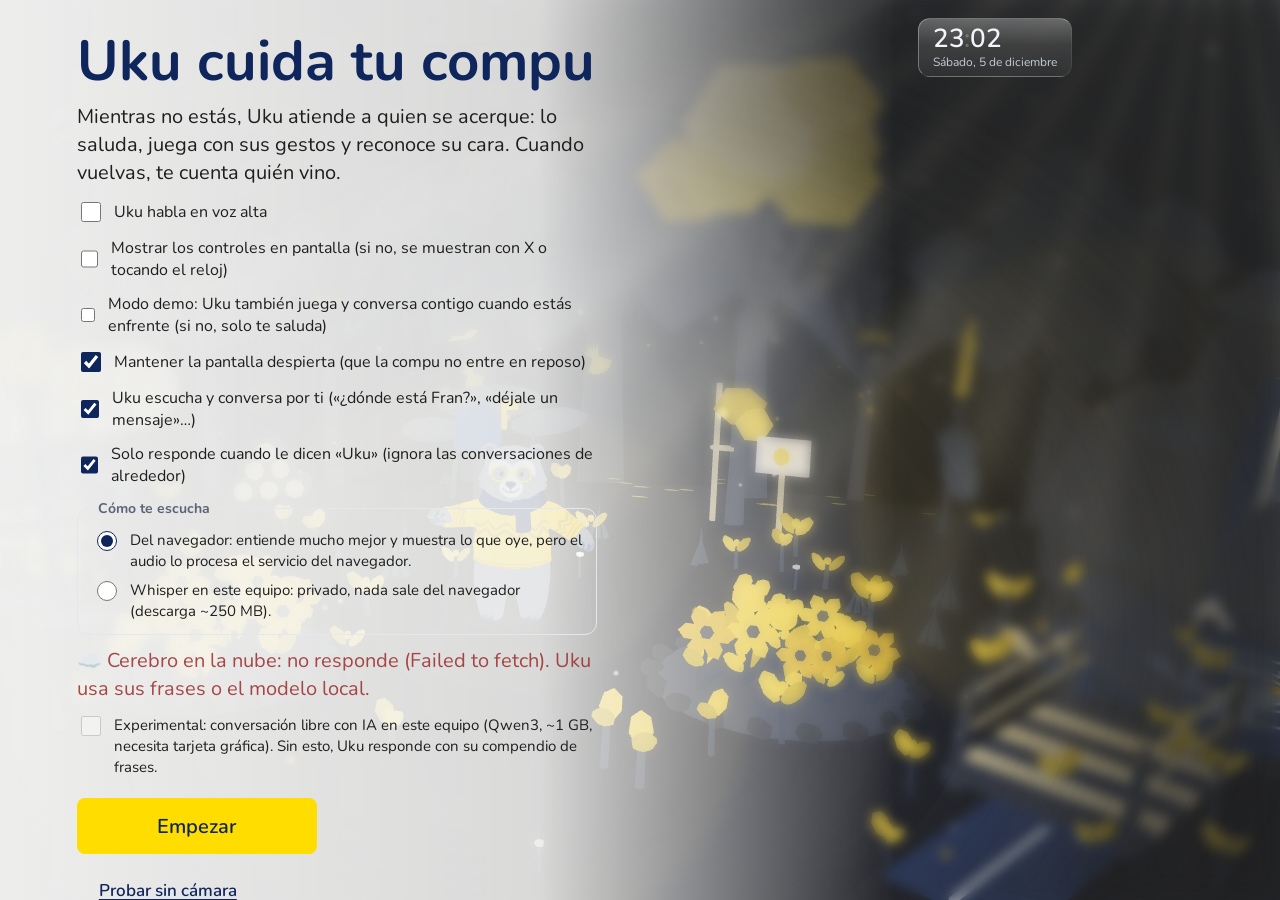
==== commit 6fd109be: "Uku conversa como Tolan: memoria, diario, tono y un claro que crece Benchmark de Tolan (Portola) en " ====
--- a/index.html
+++ b/index.html
@@ -105,6 +105,7 @@
       <button type="button" role="tab" data-tab="mensajes">Mensajes <b class="mp-n"></b></button>
       <button type="button" role="tab" data-tab="personas">Personas</button>
       <button type="button" role="tab" data-tab="estado">Estado</button>
+      <button type="button" role="tab" data-tab="diario">Diario</button>
     </div>
     <div class="mp-cuerpo"></div>
     <p class="mp-nota">Las fotos y las huellas de las caras se guardan solo en este equipo. Nada sale del navegador.</p>
@@ -120,7 +121,9 @@
         <h3>Uku atiende por ti</h3>
         <p>Cuando alguien se acerca, Uku lo reconoce: si lo conoce lo saluda por su nombre; si no, lo anota como visitante. Al volver, Uku te cuenta quién vino y en <kbd>P</kbd> les pones nombre (o los juntas con alguien que ya conoce). Marca «Soy yo» en tu tarjeta para que Uku sepa que eres el dueño.</p>
         <h3>Habla con Uku</h3>
-        <p>Uku te escucha (con el reconocimiento del navegador o con Whisper en este equipo) y conversa de lo que sea con un modelo de lenguaje que corre aquí mismo. Sabe lo que eliges en <kbd>P</kbd> › Estado antes de irte («¿dónde está Fran?», «¿cuándo vuelve?») y guarda los mensajes: «déjale un mensaje» o «dile que…».</p>
+        <p>Uku te escucha (con el reconocimiento del navegador o con Whisper en este equipo) y conversa de lo que sea. Sabe lo que eliges en <kbd>P</kbd> › Estado antes de irte («¿dónde está Fran?», «¿cuándo vuelve?») y guarda los mensajes: «déjale un mensaje» o «dile que…».</p>
+        <h3>Uku te recuerda</h3>
+        <p>Lo que le cuentas de tu vida lo anota (a qué te dedicas, qué tienes esta semana, cómo estás) y después te pregunta cómo te fue. Al despedirte escribe su diario. Todo está en <kbd>P</kbd> › Diario, donde también puedes borrarlo. Su claro crece con lo que conversan: flores, guayacanes, mariposas, el lago…</p>
         <h3>Tareas por voz</h3>
         <p>Empieza con «Uku…»: «Uku, recuérdame en 10 minutos tomar agua», «Uku, pon un post-it que diga comprar pan», «Uku, qué recordatorios tengo», «Uku, borra los post-its».</p>
         <h3>Más gestos</h3>
--- a/mimo.css
+++ b/mimo.css
@@ -153,6 +153,12 @@
 .mp-msj { min-height: 24px; font-weight: 600; }
 .mp-lista { display: flex; flex-direction: column; gap: 6px; }
 .mp-fila { display: flex; align-items: center; justify-content: space-between; padding: 6px 6px 6px 14px; border-radius: var(--radio-md); background: var(--superficie); font-size: 17px; font-weight: 600; }
+.mp-h3 { margin: 10px 0 0; font-size: 16px; font-weight: 700; color: var(--texto-fuerte); }
+.mp-diario b { font-weight: 500; font-style: italic; line-height: 1.4; }
+.mp-hechos { margin: 0; padding: 0; list-style: none; display: flex; flex-direction: column; gap: 6px; }
+.mp-hechos li { display: flex; align-items: center; gap: 10px; padding: 8px 8px 8px 14px; border-radius: var(--radio-md); background: #f6f7f9; font-size: 15px; }
+.mp-hechos li span { flex: 1; }
+.mp-hechos li small { color: var(--texto-2); font-size: 13px; white-space: nowrap; }
 .mp-vacio, .mp-nota { color: var(--texto-2); font-size: 14px !important; }
 
 @media (prefers-reduced-motion: reduce) { .mimo-globo.is-visible, .mimo-pistas li.is-on { animation: none; } }
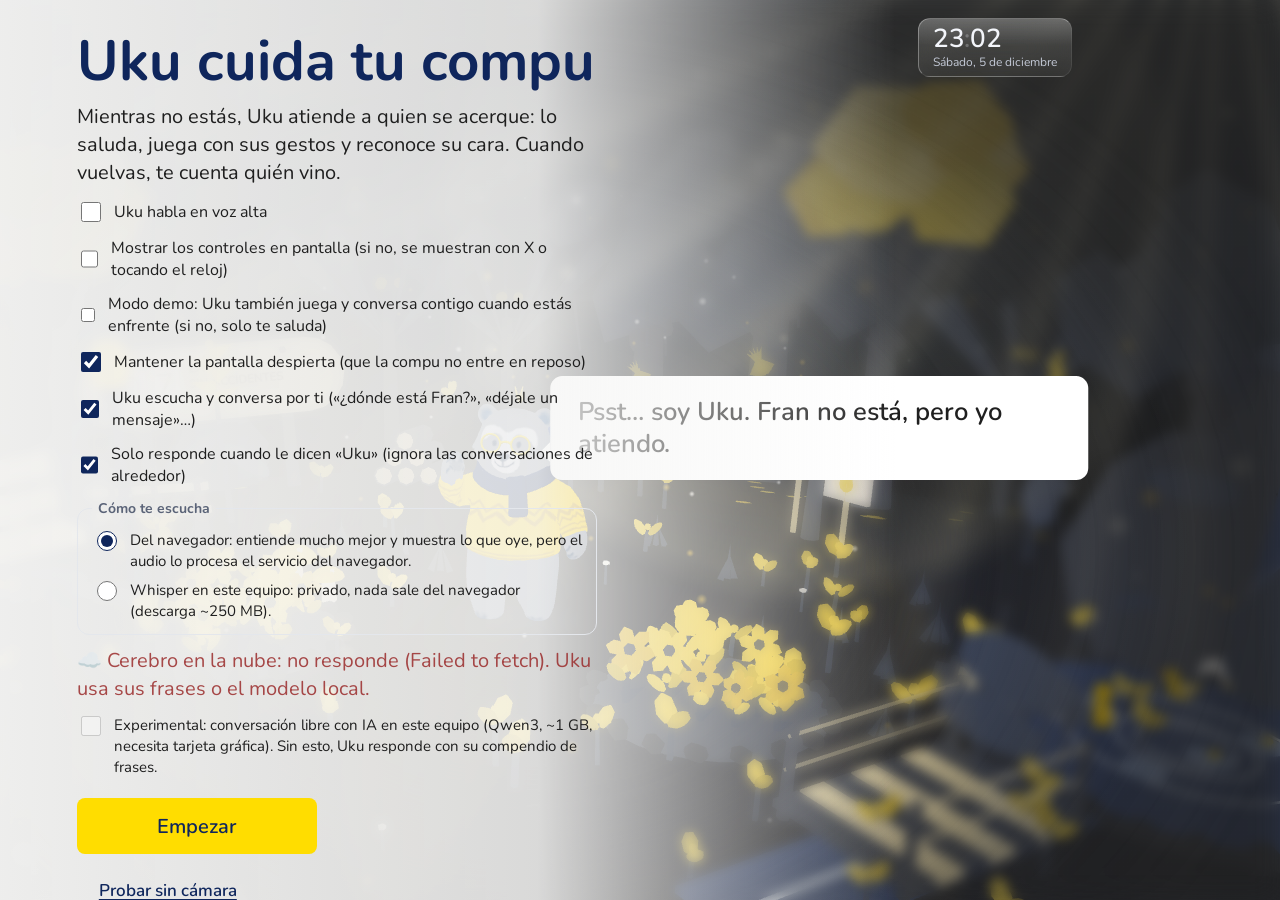
==== commit ac299a25: "El Alien Child de «Her» como benchmark: picardía, «Guíame» y charla a tres - docs/benchmark-tolan.md" ====
--- a/index.html
+++ b/index.html
@@ -137,6 +137,7 @@
           <li>❌ Cruza los brazos: hubo un accidente, el cartel vuelve a cero (tecla <kbd>0</kbd>). También con la voz: «un día más», «hubo un accidente», «pon el cartel en 15».</li>
           <li>Levanta una mano, como en clase.</li>
           <li>Di «jugamos» (o tecla <kbd>G</kbd>) y juegas piedra, papel o tijera con la mano.</li>
+          <li>Di «guíame» (o tecla <kbd>7</kbd>): Uku se pierde en el bosque y lo traes a casa con la voz («izquierda», «derecha», «sigue», «para») o señalando con la mano.</li>
         </ul>
         <h3>Con el cuerpo</h3>
         <ul>
@@ -155,7 +156,7 @@
         <h3>Teclado (para quien opera)</h3>
         <ul class="mp-teclas">
           <li><kbd>F</kbd> pantalla completa · <kbd>P</kbd> quién vino · <kbd>D</kbd> depurar · <kbd>C</kbd> cámara</li>
-          <li><kbd>X</kbd> mostrar u ocultar los controles (por defecto ocultos: quedan el globo de Uku, el reloj y el clima; también tocando el reloj) · <kbd>M</kbd> voz · <kbd>V</kbd> oído (micrófono) · <kbd>A</kbd> descargas de la IA · <kbd>G</kbd> jugar · <kbd>Z</kbd> travesura al azar · <kbd>S</kbd> pantalla despierta · <kbd>N</kbd> modo guardián / demo · <kbd>H</kbd> esta ayuda</li>
+          <li><kbd>X</kbd> mostrar u ocultar los controles (por defecto ocultos: quedan el globo de Uku, el reloj y el clima; también tocando el reloj) · <kbd>M</kbd> voz · <kbd>V</kbd> oído (micrófono) · <kbd>A</kbd> descargas de la IA · <kbd>G</kbd> jugar · <kbd>7</kbd> guíame · <kbd>Z</kbd> travesura al azar · <kbd>S</kbd> pantalla despierta · <kbd>N</kbd> modo guardián / demo · <kbd>H</kbd> esta ayuda</li>
           <li><kbd>←</kbd> <kbd>↑</kbd> <kbd>→</kbd> <kbd>↓</kbd> manejar a Uku por su claro (al soltar, sigue paseando)</li>
           <li><kbd>1</kbd>–<kbd>6</kbd> día, atardecer, noche, lluvia, fiesta, jardín</li>
           <li><kbd>Q</kbd> 👍 · <kbd>W</kbd> ✌️ · <kbd>E</kbd> 🫶 · <kbd>R</kbd> 👌 · <kbd>Y</kbd> 👋 · <kbd>U</kbd> 🙌</li>
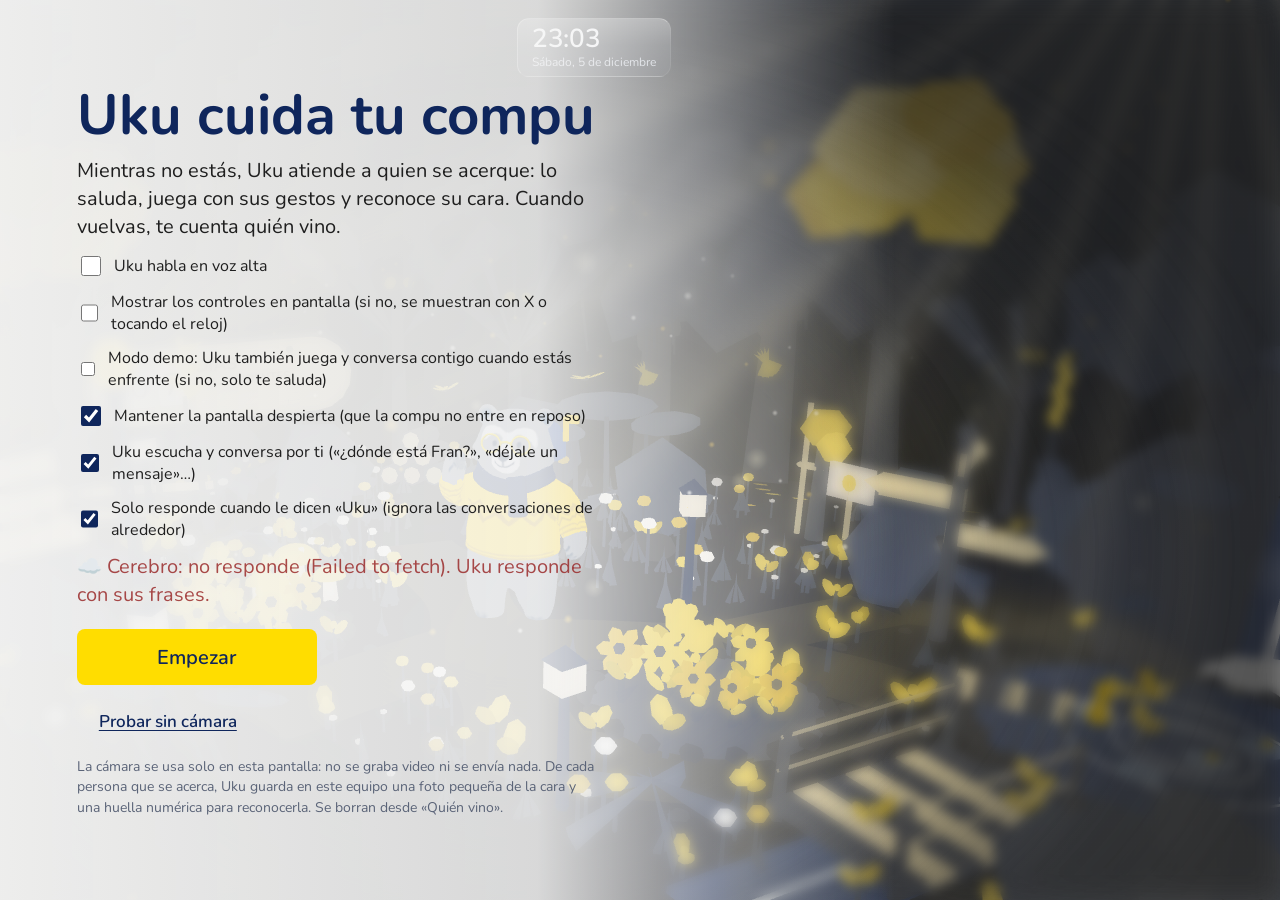
==== commit f00f03d1: "Cámaras y modos: control en tercera persona, vista de pájaro, espejo y depurar; front solo con Groq;" ====
--- a/index.html
+++ b/index.html
@@ -38,6 +38,10 @@
       <span id="reloj-c" class="mr-clima" hidden></span>
     </div>
     <div class="mimo-acciones">
+      <button type="button" id="btn-control" class="mp-btn" aria-pressed="false" title="Modo control: lo manejas en tercera persona con las manos o las flechas (K)">🎮 <span>Control</span></button>
+      <button type="button" id="btn-espejo" class="mp-btn" aria-pressed="false" title="Modo espejo: Uku imita tu cabeza, tus ojos y tus brazos (E)">🪞 <span>Espejo</span></button>
+      <button type="button" id="btn-pajaro" class="mp-btn" aria-pressed="false" title="Vista de pájaro: arrastra para moverte, rueda o pellizco para el zoom (O)">🗺️ <span>Vista</span></button>
+      <button type="button" id="btn-ubicar" class="mp-btn mp-btn--icono" aria-label="Volver a Uku" title="Volver a Uku (la cámara lo sigue)">📍</button>
       <button type="button" id="btn-visitas" class="mp-btn mimo-visitas" aria-label="Quién vino" title="Quién vino (P)">👤 <span>Quién vino</span> <b class="mimo-visitas__n"></b></button>
       <button type="button" id="btn-ayuda" class="mp-btn mp-btn--icono" aria-label="Ayuda y atajos" title="Ayuda (H)">?</button>
     </div>
@@ -56,6 +60,7 @@
   <div id="camara" class="mimo-camara">
     <video id="video" playsinline muted></video>
     <canvas id="marcas"></canvas>
+    <pre id="debug-texto" class="mimo-debug" hidden></pre>
   </div>
 
   <!-- Qué puedes hacer: se resalta el gesto que Uku acaba de ver -->
@@ -84,13 +89,7 @@
       <label class="mp-check" title="Evita que la computadora apague la pantalla o entre en reposo mientras Uku cuida"><input type="checkbox" id="opt-despierto" checked> Mantener la pantalla despierta (que la compu no entre en reposo)</label>
       <label class="mp-check"><input type="checkbox" id="opt-mic" checked> Uku escucha y conversa por ti («¿dónde está Fran?», «déjale un mensaje»…)</label>
       <label class="mp-check" title="Para oficinas con ruido: ignora lo que no empiece por «Uku». Después de responderte, te sigue escuchando 25 s sin que repitas su nombre"><input type="checkbox" id="opt-llamada" checked> Solo responde cuando le dicen «Uku» (ignora las conversaciones de alrededor)</label>
-      <fieldset class="mimo-inicio__oido" id="opt-oido">
-        <legend>Cómo te escucha</legend>
-        <label class="mp-check" id="opt-navegador-l"><input type="radio" name="oido" value="navegador" checked> Del navegador: entiende mucho mejor y muestra lo que oye, pero el audio lo procesa el servicio del navegador.</label>
-        <label class="mp-check"><input type="radio" name="oido" value="whisper"> Whisper en este equipo: privado, nada sale del navegador (descarga ~250 MB).</label>
-      </fieldset>
-      <p class="mp-check mimo-inicio__nube" id="nube-estado">☁️ Cerebro en la nube: comprobando…</p>
-      <label class="mp-check" id="opt-mente-l"><input type="checkbox" id="opt-mente"> Experimental: conversación libre con IA en este equipo (Qwen3, ~1 GB, necesita tarjeta gráfica). Sin esto, Uku responde con su compendio de frases.</label>
+      <p class="mp-check mimo-inicio__nube" id="nube-estado">☁️ Cerebro: comprobando…</p>
       <button type="button" id="empezar" class="mp-btn mp-btn--primario">Empezar</button>
       <button type="button" id="sin-camara" class="mp-btn mp-btn--terciario">Probar sin cámara</button>
       <p class="mimo-inicio__nota">La cámara se usa solo en esta pantalla: no se graba video ni se envía nada. De cada persona que se acerca, Uku guarda en este equipo una foto pequeña de la cara y una huella numérica para reconocerla. Se borran desde «Quién vino».</p>
@@ -126,6 +125,8 @@
         <p>Lo que le cuentas de tu vida lo anota (a qué te dedicas, qué tienes esta semana, cómo estás) y después te pregunta cómo te fue. Al despedirte escribe su diario. Todo está en <kbd>P</kbd> › Diario, donde también puedes borrarlo. Su claro crece con lo que conversan: flores, guayacanes, mariposas, el lago…</p>
         <h3>Tareas por voz</h3>
         <p>Empieza con «Uku…»: «Uku, recuérdame en 10 minutos tomar agua», «Uku, pon un post-it que diga comprar pan», «Uku, qué recordatorios tengo», «Uku, borra los post-its».</p>
+        <h3>Cámara y control</h3>
+        <p><b>🎮 Control</b> (tecla <kbd>K</kbd>): la cámara se pone detrás de Uku y lo manejas tú: con la mano frente a la cámara (arriba = adelante, abajo = atrás, a un lado = gira) o con las flechas. Suelta y sigue en lo suyo. <b>🗺️ Vista</b> (tecla <kbd>O</kbd>): vista de pájaro; arrastra con el mouse o el dedo para moverte por el claro y usa la rueda o el pellizco para acercar o alejar; Uku sigue en sus cosas. <b>📍</b> vuelve a él. <b>🪞 Espejo</b> (tecla <kbd>E</kbd>): Uku imita tu cabeza, tus ojos y tus brazos, como un Memoji.</p>
         <h3>Más gestos</h3>
         <ul>
           <li>🖕 El dedo del medio: Uku responde con humor (¡no tiene dedos!).</li>
@@ -155,8 +156,9 @@
       <div>
         <h3>Teclado (para quien opera)</h3>
         <ul class="mp-teclas">
-          <li><kbd>F</kbd> pantalla completa · <kbd>P</kbd> quién vino · <kbd>D</kbd> depurar · <kbd>C</kbd> cámara</li>
+          <li><kbd>F</kbd> pantalla completa · <kbd>P</kbd> quién vino · <kbd>C</kbd> cámara</li>
           <li><kbd>X</kbd> mostrar u ocultar los controles (por defecto ocultos: quedan el globo de Uku, el reloj y el clima; también tocando el reloj) · <kbd>M</kbd> voz · <kbd>V</kbd> oído (micrófono) · <kbd>A</kbd> descargas de la IA · <kbd>G</kbd> jugar · <kbd>7</kbd> guíame · <kbd>Z</kbd> travesura al azar · <kbd>S</kbd> pantalla despierta · <kbd>N</kbd> modo guardián / demo · <kbd>H</kbd> esta ayuda</li>
+          <li><kbd>K</kbd> modo control (tercera persona) · <kbd>O</kbd> vista de pájaro · <kbd>E</kbd> modo espejo · <kbd>D</kbd> depurar la cámara (puntos, gestos, cara, expresiones)</li>
           <li><kbd>←</kbd> <kbd>↑</kbd> <kbd>→</kbd> <kbd>↓</kbd> manejar a Uku por su claro (al soltar, sigue paseando)</li>
           <li><kbd>1</kbd>–<kbd>6</kbd> día, atardecer, noche, lluvia, fiesta, jardín</li>
           <li><kbd>Q</kbd> 👍 · <kbd>W</kbd> ✌️ · <kbd>E</kbd> 🫶 · <kbd>R</kbd> 👌 · <kbd>Y</kbd> 👋 · <kbd>U</kbd> 🙌</li>
--- a/mimo.css
+++ b/mimo.css
@@ -87,6 +87,9 @@
 body.debug .mimo-camara { width: 420px; opacity: 1; }
 .mimo-camara video, .mimo-camara canvas { position: absolute; inset: 0; width: 100%; height: 100%; object-fit: cover; }
 .mimo-camara video { transform: scaleX(-1); }
+/* Depurar (tecla D): el texto con lo que entiende la cámara, bajo el video */
+.mimo-debug { position: absolute; left: 0; right: 0; bottom: 0; margin: 0; padding: 8px 10px; background: rgb(15 38 92 / .78); color: #fff; font: 500 12px/1.45 ui-monospace, Menlo, Consolas, monospace; white-space: pre-wrap; pointer-events: none; }
+.mimo-top .mp-btn[aria-pressed="true"] { background: var(--texto-fuerte); color: #fff; }
 
 /* ---------- Pistas de gestos ---------- */
 .mimo-pistas {
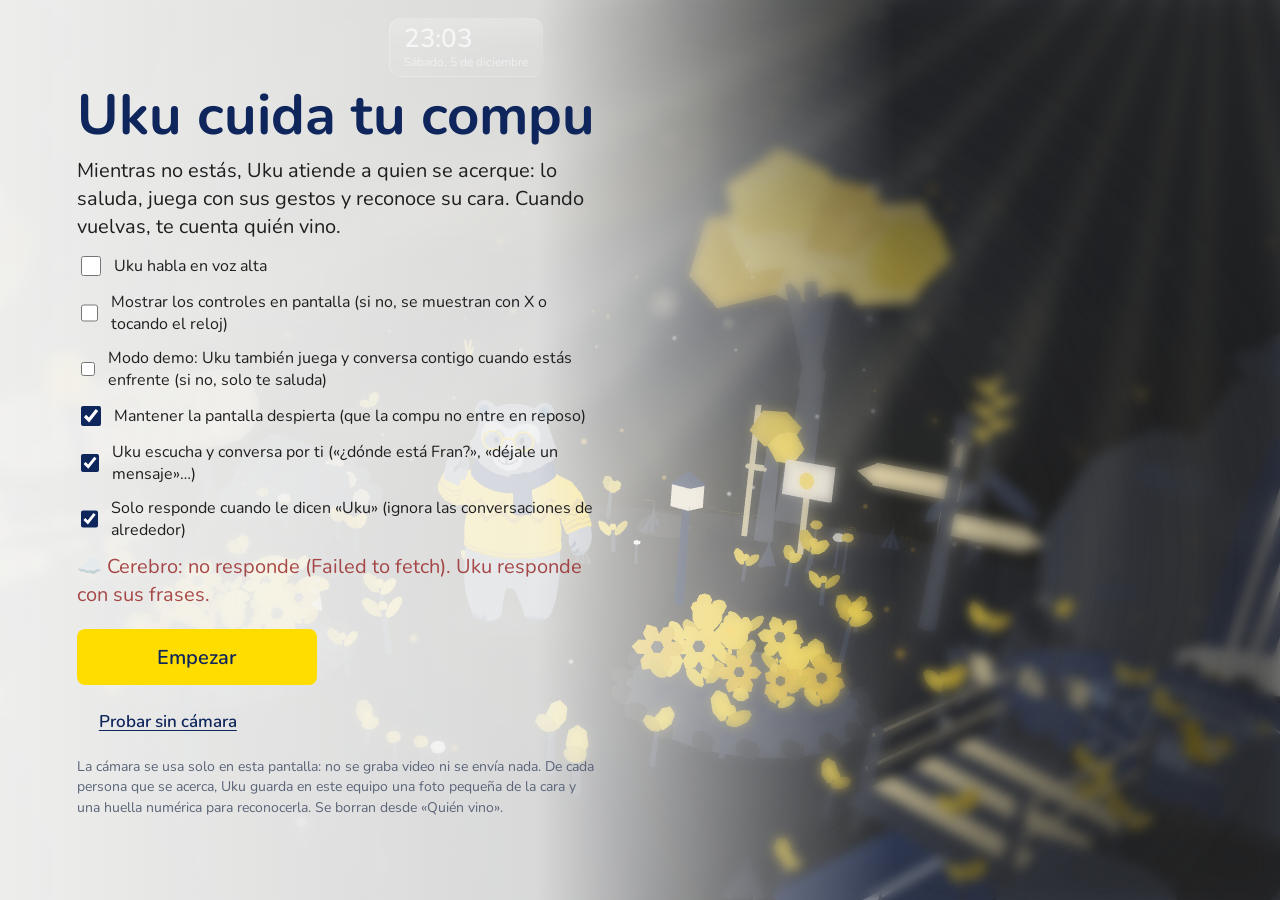
==== commit 998610f0: "Planeta chico y casi vacío, como el de Tolan, y modo Decorar - Planeta de 8 m de radio (antes 12): s" ====
--- a/index.html
+++ b/index.html
@@ -42,6 +42,7 @@
       <button type="button" id="btn-espejo" class="mp-btn" aria-pressed="false" title="Modo espejo: Uku imita tu cabeza, tus ojos y tus brazos (E)">🪞 <span>Espejo</span></button>
       <button type="button" id="btn-pajaro" class="mp-btn" aria-pressed="false" title="Vista de pájaro: arrastra para moverte, rueda o pellizco para el zoom (O)">🗺️ <span>Vista</span></button>
       <button type="button" id="btn-ubicar" class="mp-btn mp-btn--icono" aria-label="Volver a Uku" title="Volver a Uku (la cámara lo sigue)">📍</button>
+      <button type="button" id="btn-decorar" class="mp-btn" aria-pressed="false" title="Decorar: toca el suelo para poner algo, gíralo o quítalo (8)">🌼 <span>Decorar</span></button>
       <button type="button" id="btn-visitas" class="mp-btn mimo-visitas" aria-label="Quién vino" title="Quién vino (P)">👤 <span>Quién vino</span> <b class="mimo-visitas__n"></b></button>
       <button type="button" id="btn-ayuda" class="mp-btn mp-btn--icono" aria-label="Ayuda y atajos" title="Ayuda (H)">?</button>
     </div>
@@ -55,6 +56,18 @@
       <p class="mimo-tarjeta__nota">Se descarga una vez y queda en la caché del navegador. Todo corre en este equipo.</p>
     </section>
   </aside>
+
+  <!-- Decorar: el aro sobre lo que estás poniendo y la barra para elegir, girar, quitar y confirmar -->
+  <div id="decorar-aro" class="mimo-aro" hidden aria-hidden="true"></div>
+  <div id="decorar-barra" class="mimo-decorar" hidden role="toolbar" aria-label="Decorar">
+    <button type="button" class="mp-btn mp-btn--icono" data-d="antes" aria-label="Otra cosa (anterior)">◀</button>
+    <b id="decorar-que">florcitas</b>
+    <button type="button" class="mp-btn mp-btn--icono" data-d="despues" aria-label="Otra cosa (siguiente)">▶</button>
+    <button type="button" class="mp-btn mp-btn--icono" data-d="girar" aria-label="Girar" title="Girar">↻</button>
+    <button type="button" class="mp-btn mp-btn--icono mp-btn--peligro" data-d="quitar" aria-label="Quitar" title="Quitar">🗑</button>
+    <button type="button" class="mp-btn mp-btn--primario" data-d="listo" title="Listo">✓</button>
+    <span class="mimo-decorar__nota">Toca el suelo para poner · toca algo puesto para elegirlo</span>
+  </div>
 
   <!-- Tu imagen en espejo (para que sepas que Uku te ve) -->
   <div id="camara" class="mimo-camara">
@@ -126,7 +139,7 @@
         <h3>Tareas por voz</h3>
         <p>Empieza con «Uku…»: «Uku, recuérdame en 10 minutos tomar agua», «Uku, pon un post-it que diga comprar pan», «Uku, qué recordatorios tengo», «Uku, borra los post-its».</p>
         <h3>Cámara y control</h3>
-        <p><b>🎮 Control</b> (tecla <kbd>K</kbd>): la cámara se pone detrás de Uku y lo manejas tú: con la mano frente a la cámara (arriba = adelante, abajo = atrás, a un lado = gira) o con las flechas. Suelta y sigue en lo suyo. <b>🗺️ Vista</b> (tecla <kbd>O</kbd>): vista de pájaro; arrastra con el mouse o el dedo para moverte por el claro y usa la rueda o el pellizco para acercar o alejar; Uku sigue en sus cosas. <b>📍</b> vuelve a él. <b>🪞 Espejo</b> (tecla <kbd>E</kbd>): Uku imita tu cabeza, tus ojos y tus brazos, como un Memoji.</p>
+        <p><b>🎮 Control</b> (tecla <kbd>K</kbd>): la cámara se pone detrás de Uku y lo manejas tú: con la mano frente a la cámara (arriba = adelante, abajo = atrás, a un lado = gira) o con las flechas. Suelta y sigue en lo suyo. <b>🗺️ Vista</b> (tecla <kbd>O</kbd>): vista de pájaro; arrastra con el mouse o el dedo para moverte por el claro y usa la rueda o el pellizco para acercar o alejar; Uku sigue en sus cosas. <b>📍</b> vuelve a él. <b>🌼 Decorar</b> (tecla <kbd>8</kbd>): como en Tolan, pones tú las cosas de a una: toca el suelo y aparece lo elegido (florcitas, mata, piedra, arbusto, helecho, guayacán, hongos, farolito, banca); con ◀ ▶ cambias qué, ↻ lo gira, 🗑 lo quita y ✓ lo deja. Se guarda en este equipo. <b>🪞 Espejo</b> (tecla <kbd>E</kbd>): Uku imita tu cabeza, tus ojos y tus brazos, como un Memoji.</p>
         <h3>Más gestos</h3>
         <ul>
           <li>🖕 El dedo del medio: Uku responde con humor (¡no tiene dedos!).</li>
--- a/mimo.css
+++ b/mimo.css
@@ -90,6 +90,16 @@
 /* Depurar (tecla D): el texto con lo que entiende la cámara, bajo el video */
 .mimo-debug { position: absolute; left: 0; right: 0; bottom: 0; margin: 0; padding: 8px 10px; background: rgb(15 38 92 / .78); color: #fff; font: 500 12px/1.45 ui-monospace, Menlo, Consolas, monospace; white-space: pre-wrap; pointer-events: none; }
 .mimo-top .mp-btn[aria-pressed="true"] { background: var(--texto-fuerte); color: #fff; }
+body.vista-pajaro .mimo-sueno, body.vista-pajaro .mimo-brillo, body.vista-pajaro .mimo-rayos { display: none; }
+/* Decorar: el aro punteado sobre lo que se está poniendo (como en Tolan) y la barra de abajo */
+.mimo-aro { position: fixed; z-index: 6; width: 120px; height: 120px; margin: -60px 0 0 -60px; border: 3px dotted #fff; border-radius: 50%; pointer-events: none; filter: drop-shadow(0 0 2px rgb(15 38 92 / .6)); }
+.mimo-aro[hidden] { display: none; }
+.mimo-decorar { position: fixed; left: 50%; bottom: 36px; z-index: 7; transform: translateX(-50%); display: flex; align-items: center; gap: 8px; padding: 10px 14px; border-radius: var(--radio-lg); background: rgb(255 255 255 / .94); color: var(--texto); }
+.mimo-decorar[hidden] { display: none; }
+.mimo-decorar b { min-width: 90px; text-align: center; font-size: 16px; }
+.mimo-decorar .mp-btn--icono { width: 40px; min-height: 40px; }
+.mimo-decorar__nota { margin-left: 8px; font-size: 13px; color: var(--texto-2); }
+body.decorando .mimo-pistas { display: none; }
 
 /* ---------- Pistas de gestos ---------- */
 .mimo-pistas {
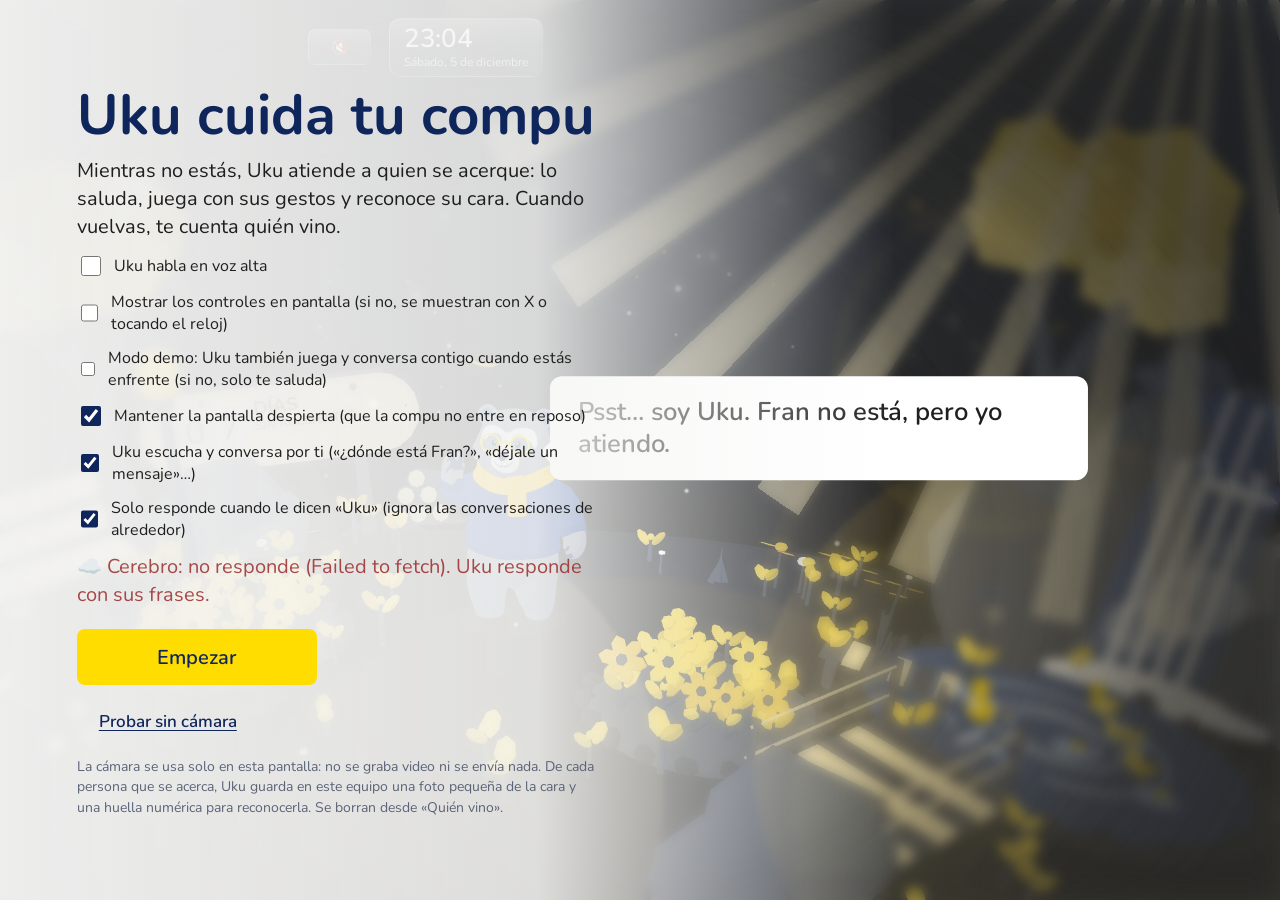
==== commit 36c6c805: "Botón para encender y apagar el micrófono Junto al reloj, siempre a la vista (también con los contro" ====
--- a/index.html
+++ b/index.html
@@ -32,6 +32,7 @@
     <span id="mic" class="mimo-mic" hidden title="Uku te escucha">🎙️ Te escucho</span>
     <span id="despierto" class="mimo-mic mimo-despierto" hidden>☀️ Pantalla despierta</span>
     <button type="button" id="modo" class="mp-btn mimo-modo" aria-pressed="false">🛡️ Modo guardián</button>
+    <button type="button" id="btn-mic" class="mp-btn mimo-btn-mic" aria-pressed="false" title="Micrófono: enciende o apaga lo que Uku escucha (V)">🔇 <span>Micrófono</span></button>
     <div class="mimo-reloj" id="reloj" role="button" tabindex="0" aria-label="Hora y clima. Mostrar u ocultar los controles" title="Mostrar u ocultar los controles (X)">
       <b id="reloj-h" class="mr-hora">--:--</b>
       <span id="reloj-f" class="mr-fecha"></span>
--- a/mimo.css
+++ b/mimo.css
@@ -91,6 +91,9 @@
 .mimo-debug { position: absolute; left: 0; right: 0; bottom: 0; margin: 0; padding: 8px 10px; background: rgb(15 38 92 / .78); color: #fff; font: 500 12px/1.45 ui-monospace, Menlo, Consolas, monospace; white-space: pre-wrap; pointer-events: none; }
 .mimo-top .mp-btn[aria-pressed="true"] { background: var(--texto-fuerte); color: #fff; }
 body.vista-pajaro .mimo-sueno, body.vista-pajaro .mimo-brillo, body.vista-pajaro .mimo-rayos { display: none; }
+/* Lejos del todo, el planeta flota en el espacio: cielo azul noche con estrellas */
+body.espacio .mimo-escena { background: linear-gradient(180deg, #1c2144 0%, #2b3470 55%, #5a5f96 100%); }
+body.espacio .mimo-estrellas { opacity: 1; }
 /* Decorar: el aro punteado sobre lo que se está poniendo (como en Tolan) y la barra de abajo */
 .mimo-aro { position: fixed; z-index: 6; width: 120px; height: 120px; margin: -60px 0 0 -60px; border: 3px dotted #fff; border-radius: 50%; pointer-events: none; filter: drop-shadow(0 0 2px rgb(15 38 92 / .6)); }
 .mimo-aro[hidden] { display: none; }
@@ -195,19 +198,17 @@
   -webkit-mask-image: radial-gradient(ellipse 62vw 68vh at var(--ux, 40%) var(--uy, 56%), transparent 55%, #000 100%);
   mask-image: radial-gradient(ellipse 62vw 68vh at var(--ux, 40%) var(--uy, 56%), transparent 55%, #000 100%);
 }
-/* Brillo cálido: luz que entra por arriba a la derecha y un velo suave que lo pasteliza todo */
-.mimo-brillo {
-  position: fixed; inset: 0; z-index: 1; pointer-events: none; mix-blend-mode: soft-light;
-  background: radial-gradient(60vmax 50vmax at 92% -8%, rgb(255 226 140 / .8), transparent 70%), radial-gradient(50vmax 40vmax at 8% 105%, rgb(255 200 170 / .4), transparent 70%);
-}
-/* Rayos de luz entre los árboles: abanico que se mece muy despacio */
+/* El brillo cálido queda apagado (dibujo vectorial plano); el desenfoque de sueño de arriba sí se mantiene */
+.mimo-brillo { display: none; }
+/* Rayos de luz entre los árboles: abanico plano que se mece muy despacio */
 .mimo-rayos {
-  position: fixed; inset: -10%; z-index: 1; pointer-events: none; mix-blend-mode: screen; opacity: .4; filter: blur(5px);
-  background: repeating-conic-gradient(from 188deg at 88% -6%, transparent 0deg, rgb(255 240 190 / .3) 2.4deg, transparent 6deg, transparent 11deg);
-  -webkit-mask-image: linear-gradient(200deg, #000 0%, transparent 72%); mask-image: linear-gradient(200deg, #000 0%, transparent 72%);
+  position: fixed; inset: -10%; z-index: 1; pointer-events: none; opacity: .2;
+  /* un abanico de rayos planos de borde nítido que termina en un arco limpio */
+  background: repeating-conic-gradient(from 188deg at 88% -6%, transparent 0deg 2.4deg, rgb(255 240 190 / .45) 2.4deg 6deg, transparent 6deg 11deg);
+  -webkit-mask-image: radial-gradient(circle at 88% -6%, #000 0 62vmax, transparent 62vmax); mask-image: radial-gradient(circle at 88% -6%, #000 0 62vmax, transparent 62vmax);
   animation: rayos 18s ease-in-out infinite alternate;
 }
-@keyframes rayos { from { transform: rotate(-1.6deg) scale(1.02); opacity: .28; } to { transform: rotate(1.8deg) scale(1.05); opacity: .46; } }
+@keyframes rayos { from { transform: rotate(-1.6deg) scale(1.02); opacity: .16; } to { transform: rotate(1.8deg) scale(1.05); opacity: .26; } }
 html[data-theme="dark"] .mimo-brillo { background: radial-gradient(60vmax 50vmax at 92% -8%, rgb(255 224 140 / .35), transparent 70%), rgb(40 50 90 / .18); }
 html[data-theme="dark"] .mimo-rayos { opacity: .22; }
 @media (prefers-reduced-motion: reduce) { .mimo-rayos { animation: none; } }
@@ -217,7 +218,7 @@
 /* X: solo Uku. Se esconde toda la interfaz; quedan la escena, las reacciones y el globo de Uku */
 /* HUD oculto (por defecto): se van la barra, las pistas y la cámara; quedan el globo de Uku, el reloj y el clima.
    Los paneles (Quién vino, ayuda) siguen apareciendo cuando se abren, y el estado aparece si hay un error. */
-body.solo-uku .mimo-top > :not(.mimo-reloj), body.solo-uku .mimo-pistas, body.solo-uku .mimo-camara { opacity: 0 !important; pointer-events: none !important; }
+body.solo-uku .mimo-top > :not(.mimo-reloj):not(.mimo-btn-mic), body.solo-uku .mimo-pistas, body.solo-uku .mimo-camara { opacity: 0 !important; pointer-events: none !important; }
 body.solo-uku .mimo-top > .mimo-estado[data-tipo="error"] { opacity: 1 !important; }
 .mimo-top, .mimo-pistas { transition: opacity .4s ease; }
 
@@ -346,6 +347,11 @@
 body.solo-uku .mimo-modo { opacity: 0 !important; }
 
 /* ---------- Reloj y clima ---------- */
+.mimo-btn-mic { margin-left: auto; }
+.mimo-btn-mic + .mimo-reloj { margin-left: 8px; }
+/* El micrófono queda a la vista siempre, junto al reloj (también con los controles ocultos) */
+body.solo-uku .mimo-btn-mic span { display: none; }
+.mimo-btn-mic[aria-pressed="true"] { background: var(--texto-fuerte); color: #fff; }
 .mimo-reloj { margin-left: auto; display: grid; grid-template-columns: auto auto; grid-template-areas: "hora clima" "fecha fecha"; align-items: center; justify-items: end; gap: 0 12px; padding: 6px 14px; border-radius: var(--radio-md); background: rgb(255 255 255 / .8); color: #0f265c; }
 .mr-hora { grid-area: hora; font-size: 30px; line-height: 1.1; font-weight: 700; font-variant-numeric: tabular-nums; }
 .mr-hora i { font-style: normal; }
@@ -432,3 +438,22 @@
 .mimo-inicio__nube { margin: 6px 0; font-size: 14px; opacity: .85; }
 .mimo-inicio__nube[data-tipo="ok"] { color: #1d6b3a; }
 .mimo-inicio__nube[data-tipo="error"] { color: #9b2c2c; }
+
+/* Chat de depurar (tecla D): escribirle a Uku y ver por qué responde lo que responde */
+.mimo-chatdbg { display: none; position: fixed; left: 16px; top: 84px; z-index: 30; width: min(400px, calc(100vw - 32px)); max-height: calc(100vh - 200px);
+  flex-direction: column; background: rgb(255 255 255 / .96); color: #14274f; border: 1px solid #c9d3e6; border-radius: 14px; overflow: hidden;
+  font: 500 13px/1.4 system-ui, sans-serif; }
+body.debug.empezado .mimo-chatdbg { display: flex; } /* después del inicio: no tapa los botones de empezar */
+.mimo-chatdbg header { padding: 8px 64px 8px 12px; border-bottom: 1px solid #e3e8f2; font-size: 12px; color: #5b6b8c; }
+.mimo-chatdbg header b { color: #14274f; font-size: 13px; }
+.mimo-chatdbg__log { flex: 1; min-height: 120px; overflow-y: auto; padding: 8px 12px; display: flex; flex-direction: column; gap: 4px; }
+.mimo-chatdbg__yo { align-self: flex-end; background: #2c4f9e; color: #fff; padding: 5px 9px; border-radius: 10px 10px 2px 10px; max-width: 85%; }
+.mimo-chatdbg__uku { align-self: flex-start; background: #f6e7b0; padding: 5px 9px; border-radius: 10px 10px 10px 2px; max-width: 85%; }
+.mimo-chatdbg__nota { font: 500 11px/1.35 ui-monospace, Menlo, Consolas, monospace; color: #5b6b8c; white-space: pre-wrap; }
+.mimo-chatdbg__callado { font: 500 11px/1.35 ui-monospace, Menlo, Consolas, monospace; color: #9aa3b8; font-style: italic; }
+.mimo-chatdbg__borrar { position: absolute; top: 6px; right: 8px; border: 0; background: none; color: #5b6b8c; font: 500 12px system-ui, sans-serif; cursor: pointer; }
+.mimo-chatdbg__prompt { border-top: 1px solid #e3e8f2; padding: 6px 12px; font-size: 12px; }
+.mimo-chatdbg__prompt pre { max-height: 30vh; overflow: auto; margin: 6px 0 0; font: 500 11px/1.35 ui-monospace, Menlo, Consolas, monospace; white-space: pre-wrap; }
+.mimo-chatdbg__form { display: flex; gap: 6px; align-items: center; padding: 8px; border-top: 1px solid #e3e8f2; }
+.mimo-chatdbg__form input[type=text] { flex: 1; min-width: 0; padding: 7px 9px; border: 1px solid #c9d3e6; border-radius: 8px; font: inherit; }
+.mimo-chatdbg__fran { font-size: 12px; white-space: nowrap; }
